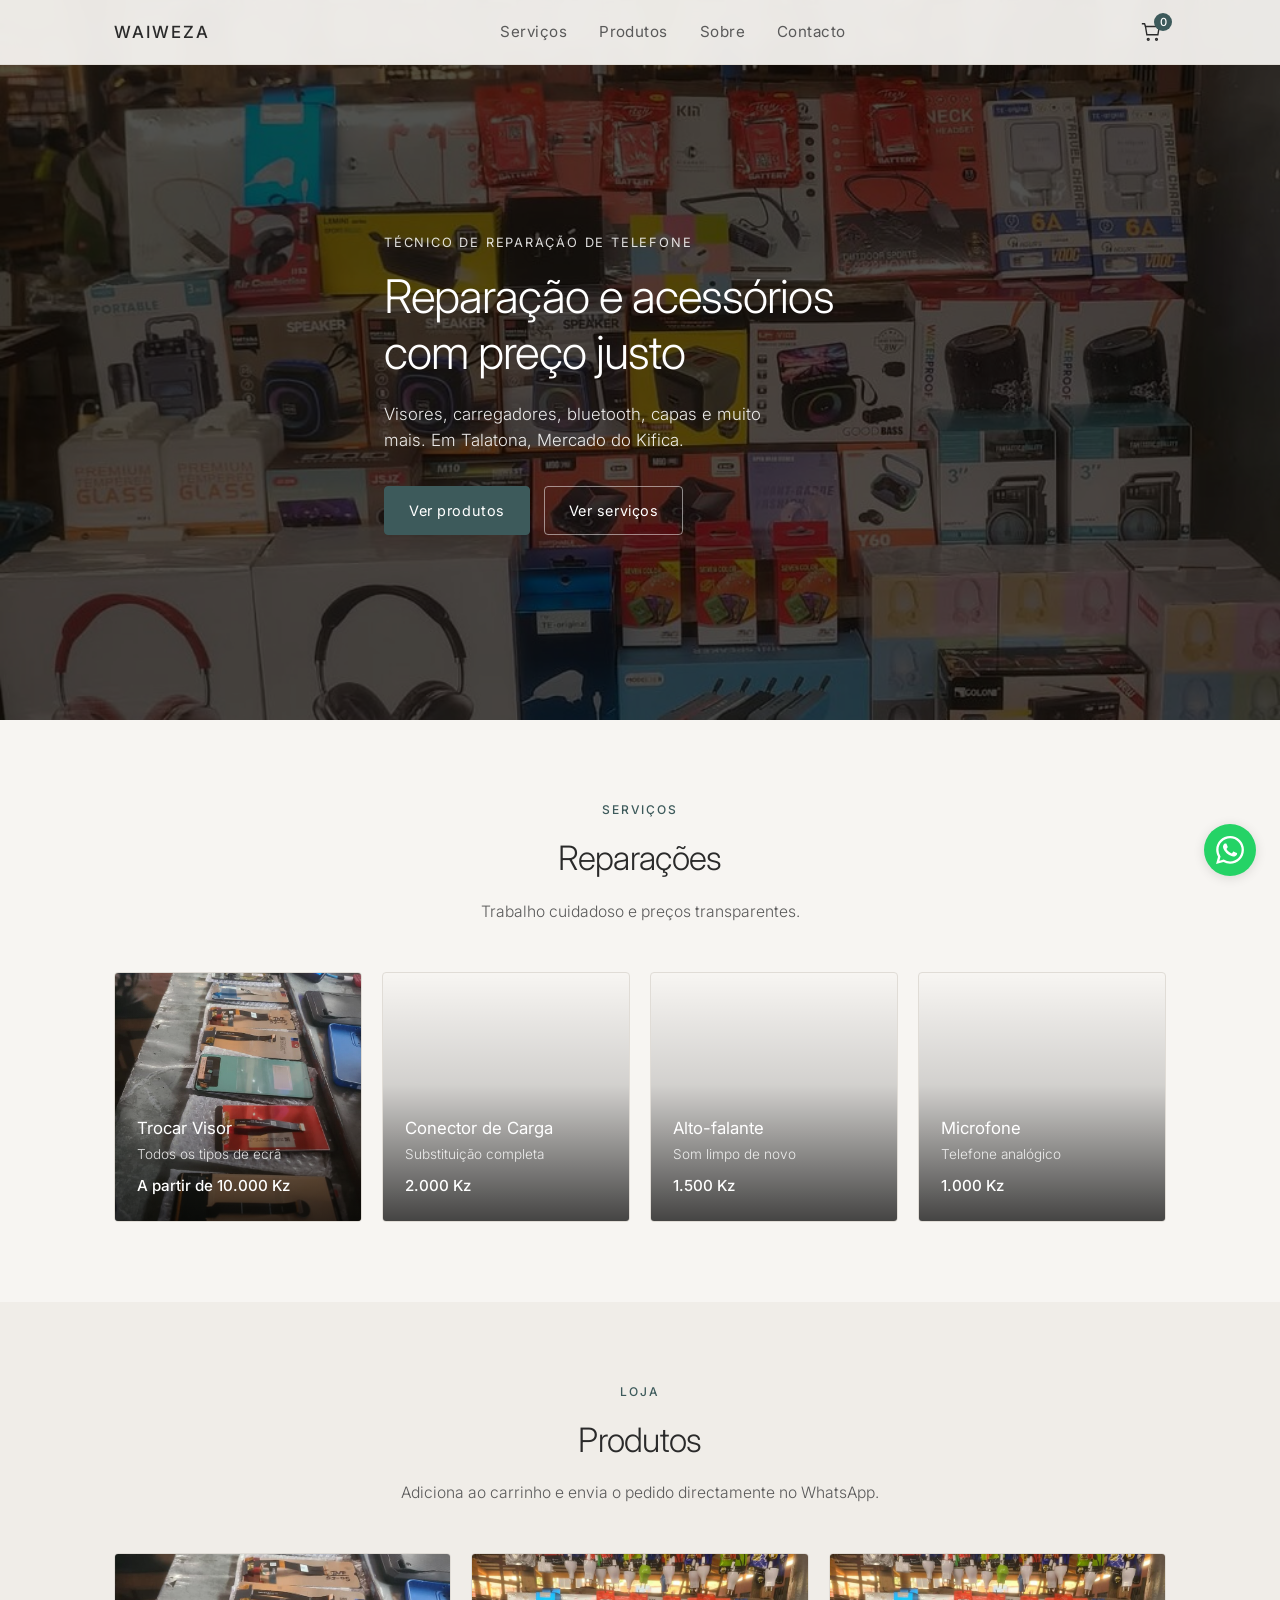
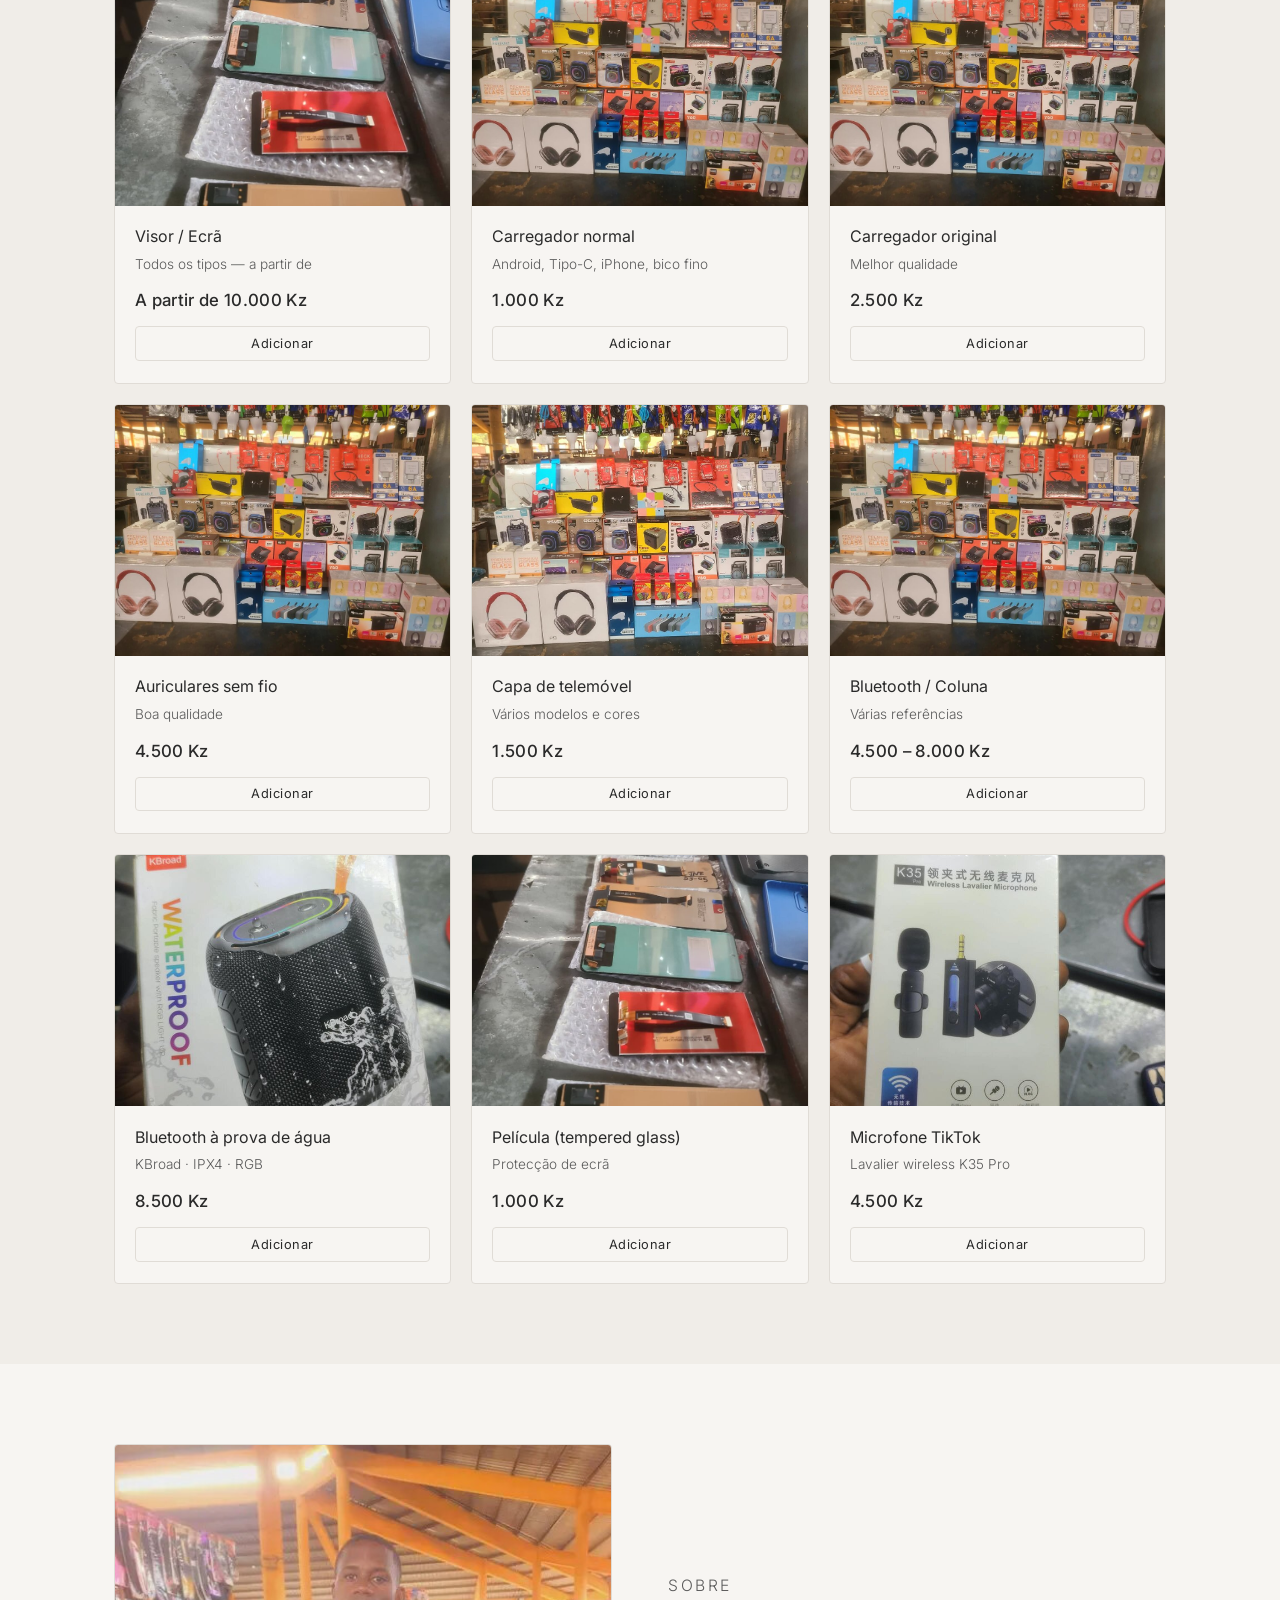
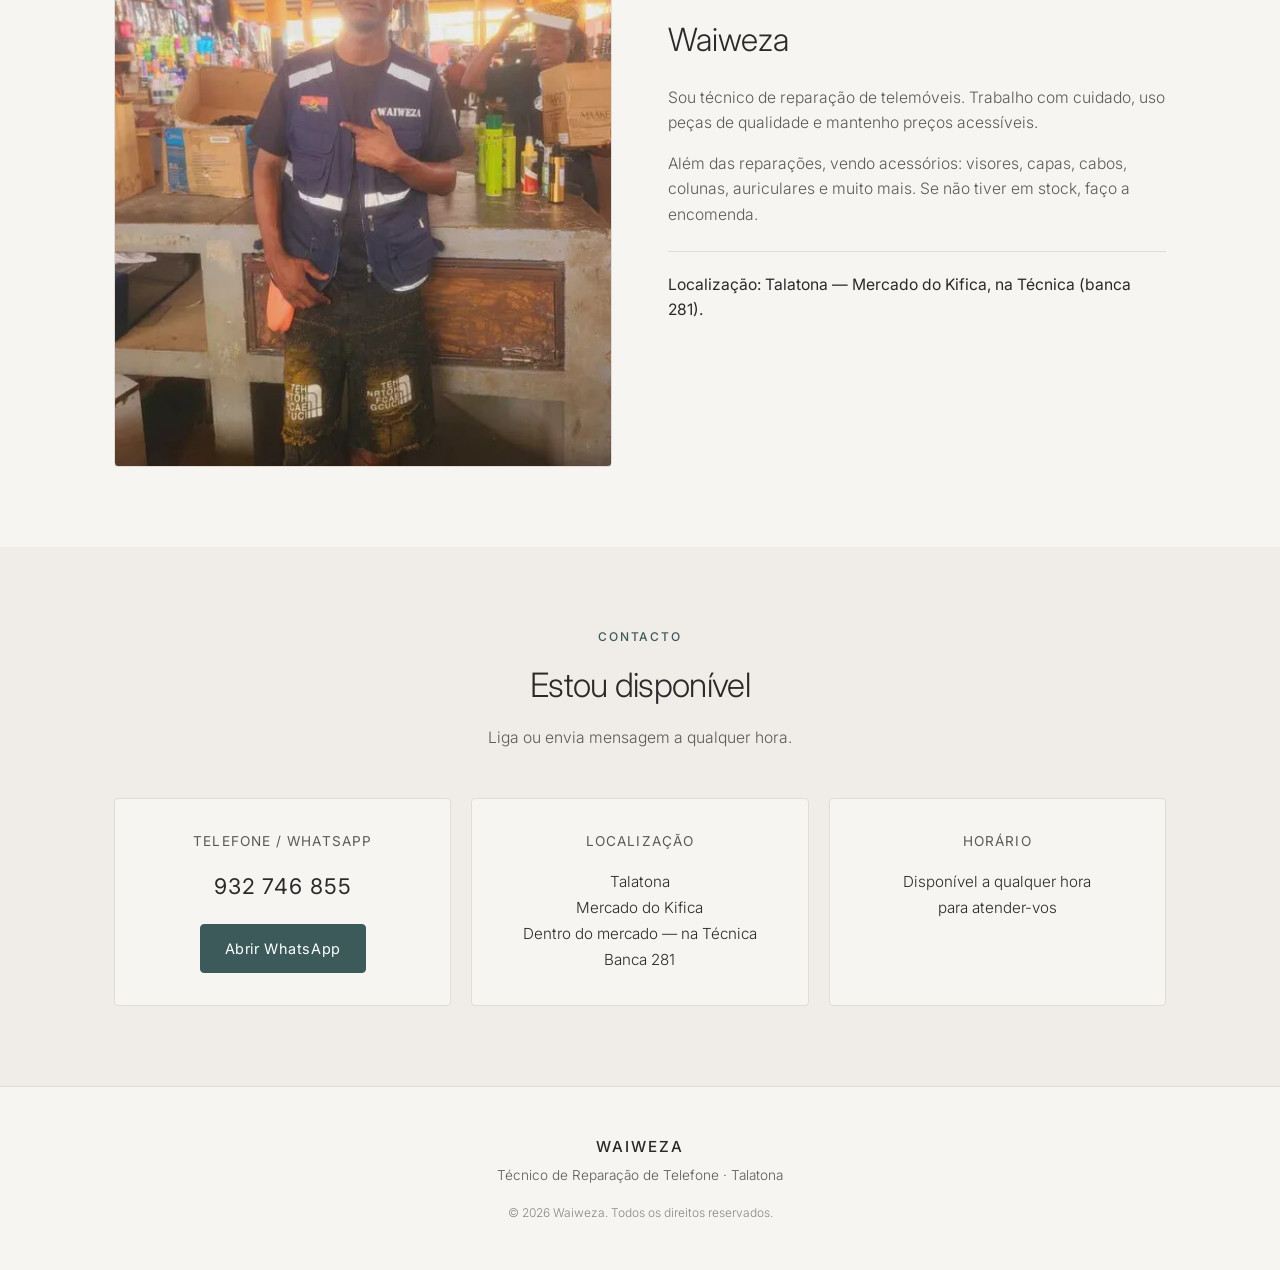
==== waiweza/index.html @ b628cec7 "Add files via upload" ====
<!DOCTYPE html>
<html lang="pt">
<head>
  <meta charset="UTF-8">
  <meta name="viewport" content="width=device-width, initial-scale=1.0">
  <title>Waiweza — Reparação de Telefone & Acessórios | Talatona</title>
  <meta name="description" content="Reparação de telemóveis e venda de acessórios em Talatona. Visores a partir de 10.000 Kz, carregadores, bluetooth, capas e muito mais. Preços acessíveis.">
  <link rel="stylesheet" href="styles.css">
  <link rel="preconnect" href="https://fonts.googleapis.com">
  <link rel="preconnect" href="https://fonts.gstatic.com" crossorigin>
  <link href="https://fonts.googleapis.com/css2?family=Inter:wght@300;400;500;600&display=swap" rel="stylesheet">
</head>
<body>

  <!-- Header -->
  <header class="header">
    <div class="container header-inner">
      <a href="#" class="logo">WAIWEZA</a>
      <div class="header-right">
        <button class="cart-btn" id="cartBtn" aria-label="Carrinho">
          <svg width="22" height="22" viewBox="0 0 24 24" fill="none" stroke="currentColor" stroke-width="1.5">
            <path d="M6 6h15l-1.5 9h-12z"/>
            <circle cx="9" cy="20" r="1"/>
            <circle cx="18" cy="20" r="1"/>
            <path d="M6 6L5 3H2"/>
          </svg>
          <span class="cart-count" id="cartCount">0</span>
        </button>
        <button class="menu-toggle" aria-label="Abrir menu" id="menuToggle">
          <span></span>
          <span></span>
          <span></span>
        </button>
      </div>
      <nav class="nav" id="nav">
        <a href="#servicos">Serviços</a>
        <a href="#produtos">Produtos</a>
        <a href="#sobre">Sobre</a>
        <a href="#contacto">Contacto</a>
      </nav>
    </div>
  </header>

  <!-- Cart Panel -->
  <div class="cart-overlay" id="cartOverlay"></div>
  <aside class="cart-panel" id="cartPanel">
    <div class="cart-header">
      <h3>O teu pedido</h3>
      <button class="cart-close" id="cartClose" aria-label="Fechar">×</button>
    </div>
    <div class="cart-items" id="cartItems">
      <p class="cart-empty">Carrinho vazio</p>
    </div>
    <div class="cart-footer">
      <div class="cart-total">
        <span>Total</span>
        <strong id="cartTotal">0 Kz</strong>
      </div>
      <button class="btn btn-primary btn-full" id="checkoutBtn">Enviar pedido no WhatsApp</button>
    </div>
  </aside>

  <!-- Hero -->
  <section class="hero">
    <div class="hero-bg" style="background-image: url('img/loja.jpg');"></div>
    <div class="container hero-content">
      <p class="hero-label">Técnico de Reparação de Telefone</p>
      <h1>Reparação e acessórios<br>com preço justo</h1>
      <p class="hero-text">Visores, carregadores, bluetooth, capas e muito mais. Em Talatona, Mercado do Kifica.</p>
      <div class="hero-actions">
        <a href="#produtos" class="btn btn-primary">Ver produtos</a>
        <a href="#servicos" class="btn btn-outline">Ver serviços</a>
      </div>
    </div>
  </section>

  <!-- Serviços -->
  <section class="section" id="servicos">
    <div class="container">
      <div class="section-header">
        <p class="section-label">Serviços</p>
        <h2>Reparações</h2>
        <p class="section-desc">Trabalho cuidadoso e preços transparentes.</p>
      </div>

      <div class="services-grid">
        <article class="service-card">
          <div class="service-card-bg" style="background-image: url('img/visores.jpg');"></div>
          <div class="service-card-content">
            <h3>Trocar Visor</h3>
            <p>Todos os tipos de ecrã</p>
            <p class="price">A partir de 10.000 Kz</p>
          </div>
        </article>

        <article class="service-card">
          <div class="service-card-bg" style="background-image: url('https://images.unsplash.com/photo-1580910051074-3eb694886505?w=800&q=80');"></div>
          <div class="service-card-content">
            <h3>Conector de Carga</h3>
            <p>Substituição completa</p>
            <p class="price">2.000 Kz</p>
          </div>
        </article>

        <article class="service-card">
          <div class="service-card-bg" style="background-image: url('https://images.unsplash.com/photo-1606220945770-b5b6c2c55bf1?w=800&q=80');"></div>
          <div class="service-card-content">
            <h3>Alto-falante</h3>
            <p>Som limpo de novo</p>
            <p class="price">1.500 Kz</p>
          </div>
        </article>

        <article class="service-card">
          <div class="service-card-bg" style="background-image: url('https://images.unsplash.com/photo-1556656793-08538906a9f8?w=800&q=80');"></div>
          <div class="service-card-content">
            <h3>Microfone</h3>
            <p>Telefone analógico</p>
            <p class="price">1.000 Kz</p>
          </div>
        </article>
      </div>
    </div>
  </section>

  <!-- Produtos -->
  <section class="section section-alt" id="produtos">
    <div class="container">
      <div class="section-header">
        <p class="section-label">Loja</p>
        <h2>Produtos</h2>
        <p class="section-desc">Adiciona ao carrinho e envia o pedido directamente no WhatsApp.</p>
      </div>

      <div class="products-grid" id="productsGrid"></div>
    </div>
  </section>

  <!-- Sobre -->
  <section class="section" id="sobre">
    <div class="container about-grid">
      <div class="about-image">
        <div class="about-img" style="background-image: url('owner.jpg');"></div>
      </div>
      <div class="about-content">
        <p class="section-label">Sobre</p>
        <h2>Waiweza</h2>
        <p>Sou técnico de reparação de telemóveis. Trabalho com cuidado, uso peças de qualidade e mantenho preços acessíveis.</p>
        <p>Além das reparações, vendo acessórios: visores, capas, cabos, colunas, auriculares e muito mais. Se não tiver em stock, faço a encomenda.</p>
        <p class="about-location">Localização: Talatona — Mercado do Kifica, na Técnica (banca 281).</p>
      </div>
    </div>
  </section>

  <!-- Contacto -->
  <section class="section section-alt" id="contacto">
    <div class="container">
      <div class="section-header">
        <p class="section-label">Contacto</p>
        <h2>Estou disponível</h2>
        <p class="section-desc">Liga ou envia mensagem a qualquer hora.</p>
      </div>

      <div class="contact-grid">
        <div class="contact-card">
          <h3>Telefone / WhatsApp</h3>
          <a href="tel:+244932746855" class="contact-link">932 746 855</a>
          <a href="https://wa.me/244932746855" class="btn btn-primary" target="_blank" rel="noopener">Abrir WhatsApp</a>
        </div>
        <div class="contact-card">
          <h3>Localização</h3>
          <p>Talatona<br>Mercado do Kifica<br>Dentro do mercado — na Técnica<br>Banca 281</p>
        </div>
        <div class="contact-card">
          <h3>Horário</h3>
          <p>Disponível a qualquer hora<br>para atender-vos</p>
        </div>
      </div>
    </div>
  </section>

  <!-- Footer -->
  <footer class="footer">
    <div class="container footer-inner">
      <p class="footer-logo">WAIWEZA</p>
      <p class="footer-text">Técnico de Reparação de Telefone · Talatona</p>
      <p class="footer-copy">© 2026 Waiweza. Todos os direitos reservados.</p>
    </div>
  </footer>

  <!-- Floating WhatsApp -->
  <a href="https://wa.me/244932746855" class="whatsapp-float" target="_blank" rel="noopener" aria-label="WhatsApp">
    <svg viewBox="0 0 24 24" width="28" height="28" fill="currentColor">
      <path d="M17.472 14.382c-.297-.149-1.758-.867-2.03-.967-.273-.099-.471-.148-.67.15-.197.297-.767.966-.94 1.164-.173.199-.347.223-.644.075-.297-.15-1.255-.463-2.39-1.475-.883-.788-1.48-1.761-1.653-2.059-.173-.297-.018-.458.13-.606.134-.133.298-.347.446-.52.149-.174.198-.298.298-.497.099-.198.05-.371-.025-.52-.075-.149-.669-1.612-.916-2.207-.242-.579-.487-.5-.669-.51-.173-.008-.371-.01-.57-.01-.198 0-.52.074-.792.372-.272.297-1.04 1.016-1.04 2.479 0 1.462 1.065 2.875 1.213 3.074.149.198 2.096 3.2 5.077 4.487.709.306 1.262.489 1.694.625.712.227 1.36.195 1.871.118.571-.085 1.758-.719 2.006-1.413.248-.694.248-1.289.173-1.413-.074-.124-.272-.198-.57-.347m-5.421 7.403h-.004a9.87 9.87 0 01-5.031-1.378l-.361-.214-3.741.982.998-3.648-.235-.374a9.86 9.86 0 01-1.51-5.26c.001-5.45 4.436-9.884 9.888-9.884 2.64 0 5.122 1.03 6.988 2.898a9.825 9.825 0 012.893 6.994c-.003 5.45-4.435 9.884-9.885 9.884m8.413-18.297A11.815 11.815 0 0012.05 0C5.495 0 .16 5.335.157 11.892c0 2.096.547 4.142 1.588 5.945L.057 24l6.305-1.654a11.882 11.882 0 005.683 1.448h.005c6.554 0 11.89-5.335 11.893-11.893a11.821 11.821 0 00-3.48-8.413z"/>
    </svg>
  </a>

  <script src="script.js"></script>
</body>
</html>
---- waiweza/styles.css ----
/* ===== Reset & Base ===== */
*, *::before, *::after {
  box-sizing: border-box;
  margin: 0;
  padding: 0;
}

:root {
  --bg: #F7F5F2;
  --bg-alt: #F0EDE8;
  --text: #2A2A2A;
  --text-soft: #5A5A5A;
  --border: #E0DCD6;
  --accent: #3D5A5B;
  --accent-hover: #2F4849;
  --white: #FFFFFF;
  --radius: 4px;
  --font: 'Inter', system-ui, -apple-system, sans-serif;
}

html {
  scroll-behavior: smooth;
}

body {
  font-family: var(--font);
  font-weight: 400;
  font-size: 16px;
  line-height: 1.6;
  color: var(--text);
  background: var(--bg);
  -webkit-font-smoothing: antialiased;
}

a {
  color: inherit;
  text-decoration: none;
}

button {
  font-family: inherit;
  cursor: pointer;
}

.container {
  width: 100%;
  max-width: 1100px;
  margin: 0 auto;
  padding: 0 1.5rem;
}

/* ===== Header ===== */
.header {
  position: fixed;
  top: 0;
  left: 0;
  right: 0;
  z-index: 100;
  background: rgba(247, 245, 242, 0.94);
  backdrop-filter: blur(8px);
  border-bottom: 1px solid var(--border);
}

.header-inner {
  display: flex;
  align-items: center;
  justify-content: space-between;
  height: 64px;
  position: relative;
}

.logo {
  font-weight: 500;
  font-size: 1.05rem;
  letter-spacing: 0.12em;
}

.header-right {
  display: flex;
  align-items: center;
  gap: 1rem;
}

.cart-btn {
  position: relative;
  background: none;
  border: none;
  color: var(--text);
  padding: 4px;
  display: flex;
  align-items: center;
}

.cart-count {
  position: absolute;
  top: -4px;
  right: -6px;
  min-width: 18px;
  height: 18px;
  background: var(--accent);
  color: white;
  font-size: 0.7rem;
  font-weight: 500;
  border-radius: 50%;
  display: flex;
  align-items: center;
  justify-content: center;
  padding: 0 4px;
}

.menu-toggle {
  display: flex;
  flex-direction: column;
  justify-content: center;
  gap: 5px;
  width: 28px;
  height: 28px;
  background: none;
  border: none;
  padding: 0;
}

.menu-toggle span {
  display: block;
  width: 100%;
  height: 1.5px;
  background: var(--text);
  transition: transform 0.3s ease, opacity 0.3s ease;
}

.menu-toggle.active span:nth-child(1) {
  transform: translateY(6.5px) rotate(45deg);
}

.menu-toggle.active span:nth-child(2) {
  opacity: 0;
}

.menu-toggle.active span:nth-child(3) {
  transform: translateY(-6.5px) rotate(-45deg);
}

.nav {
  display: none;
  position: absolute;
  top: 64px;
  left: 0;
  right: 0;
  background: var(--bg);
  border-bottom: 1px solid var(--border);
  padding: 1.5rem;
  flex-direction: column;
  gap: 1.25rem;
}

.nav.open {
  display: flex;
}

.nav a {
  font-weight: 400;
  font-size: 0.95rem;
  letter-spacing: 0.03em;
  color: var(--text-soft);
  transition: color 0.2s;
}

.nav a:hover {
  color: var(--text);
}

@media (min-width: 768px) {
  .menu-toggle {
    display: none;
  }

  .nav {
    display: flex;
    position: static;
    flex-direction: row;
    background: none;
    border: none;
    padding: 0;
    gap: 2rem;
  }

  .header-right {
    order: 1;
  }
}

/* ===== Cart Panel ===== */
.cart-overlay {
  position: fixed;
  inset: 0;
  background: rgba(0,0,0,0.25);
  z-index: 200;
  opacity: 0;
  visibility: hidden;
  transition: opacity 0.25s, visibility 0.25s;
}

.cart-overlay.open {
  opacity: 1;
  visibility: visible;
}

.cart-panel {
  position: fixed;
  top: 0;
  right: 0;
  width: 100%;
  max-width: 380px;
  height: 100%;
  background: var(--bg);
  z-index: 210;
  display: flex;
  flex-direction: column;
  transform: translateX(100%);
  transition: transform 0.3s ease;
  border-left: 1px solid var(--border);
}

.cart-panel.open {
  transform: translateX(0);
}

.cart-header {
  display: flex;
  align-items: center;
  justify-content: space-between;
  padding: 1.25rem 1.5rem;
  border-bottom: 1px solid var(--border);
}

.cart-header h3 {
  font-weight: 400;
  font-size: 1rem;
  letter-spacing: 0.04em;
}

.cart-close {
  background: none;
  border: none;
  font-size: 1.5rem;
  line-height: 1;
  color: var(--text-soft);
  padding: 0 4px;
}

.cart-items {
  flex: 1;
  overflow-y: auto;
  padding: 1rem 1.5rem;
}

.cart-empty {
  font-weight: 300;
  color: var(--text-soft);
  text-align: center;
  padding: 2rem 0;
}

.cart-item {
  display: flex;
  justify-content: space-between;
  align-items: flex-start;
  gap: 1rem;
  padding: 1rem 0;
  border-bottom: 1px solid var(--border);
}

.cart-item-info h4 {
  font-weight: 400;
  font-size: 0.9rem;
  margin-bottom: 0.2rem;
}

.cart-item-info p {
  font-weight: 300;
  font-size: 0.8rem;
  color: var(--text-soft);
}

.cart-item-actions {
  display: flex;
  align-items: center;
  gap: 0.5rem;
}

.qty-btn {
  width: 28px;
  height: 28px;
  border: 1px solid var(--border);
  background: transparent;
  border-radius: var(--radius);
  font-size: 1rem;
  line-height: 1;
  color: var(--text);
}

.qty-num {
  font-size: 0.9rem;
  min-width: 20px;
  text-align: center;
}

.cart-footer {
  padding: 1.25rem 1.5rem;
  border-top: 1px solid var(--border);
}

.cart-total {
  display: flex;
  justify-content: space-between;
  margin-bottom: 1rem;
  font-size: 0.95rem;
}

.cart-total strong {
  font-weight: 500;
}

.btn-full {
  width: 100%;
}

/* ===== Hero ===== */
.hero {
  position: relative;
  min-height: 80vh;
  display: flex;
  align-items: center;
  padding: 7rem 0 4rem;
  overflow: hidden;
}

.hero-bg {
  position: absolute;
  inset: 0;
  background-size: cover;
  background-position: center;
  filter: brightness(0.32);
}

.hero-content {
  position: relative;
  z-index: 1;
  color: var(--white);
  max-width: 560px;
}

.hero-label {
  font-size: 0.8rem;
  font-weight: 400;
  letter-spacing: 0.14em;
  text-transform: uppercase;
  opacity: 0.85;
  margin-bottom: 1rem;
}

.hero h1 {
  font-weight: 300;
  font-size: clamp(2rem, 5vw, 2.9rem);
  line-height: 1.2;
  letter-spacing: -0.02em;
  margin-bottom: 1.25rem;
}

.hero-text {
  font-weight: 300;
  font-size: 1.05rem;
  opacity: 0.9;
  margin-bottom: 2rem;
  max-width: 420px;
}

.hero-actions {
  display: flex;
  flex-wrap: wrap;
  gap: 0.85rem;
}

/* ===== Buttons ===== */
.btn {
  display: inline-flex;
  align-items: center;
  justify-content: center;
  padding: 0.75rem 1.5rem;
  font-family: var(--font);
  font-size: 0.9rem;
  font-weight: 400;
  letter-spacing: 0.04em;
  border-radius: var(--radius);
  border: 1px solid transparent;
  cursor: pointer;
  transition: background 0.2s, color 0.2s, border-color 0.2s;
}

.btn-primary {
  background: var(--accent);
  color: var(--white);
  border-color: var(--accent);
}

.btn-primary:hover {
  background: var(--accent-hover);
  border-color: var(--accent-hover);
}

.btn-outline {
  background: transparent;
  color: var(--white);
  border-color: rgba(255, 255, 255, 0.5);
}

.btn-outline:hover {
  border-color: var(--white);
  background: rgba(255, 255, 255, 0.08);
}

.btn-add {
  background: transparent;
  color: var(--text);
  border: 1px solid var(--border);
  padding: 0.55rem 1rem;
  font-size: 0.8rem;
  width: 100%;
  margin-top: 0.75rem;
}

.btn-add:hover {
  border-color: var(--accent);
  color: var(--accent);
}

/* ===== Sections ===== */
.section {
  padding: 5rem 0;
}

.section-alt {
  background: var(--bg-alt);
}

.section-header {
  text-align: center;
  max-width: 520px;
  margin: 0 auto 3rem;
}

.section-label {
  font-size: 0.75rem;
  font-weight: 500;
  letter-spacing: 0.16em;
  text-transform: uppercase;
  color: var(--accent);
  margin-bottom: 0.75rem;
}

.section-header h2 {
  font-weight: 300;
  font-size: clamp(1.6rem, 3.5vw, 2.1rem);
  letter-spacing: -0.02em;
  margin-bottom: 0.85rem;
}

.section-desc {
  font-weight: 300;
  color: var(--text-soft);
  font-size: 0.98rem;
}

/* ===== Services ===== */
.services-grid {
  display: grid;
  grid-template-columns: 1fr;
  gap: 1.25rem;
}

@media (min-width: 600px) {
  .services-grid {
    grid-template-columns: 1fr 1fr;
  }
}

@media (min-width: 900px) {
  .services-grid {
    grid-template-columns: repeat(4, 1fr);
  }
}

.service-card {
  position: relative;
  min-height: 250px;
  border: 1px solid var(--border);
  border-radius: var(--radius);
  overflow: hidden;
}

.service-card-bg {
  position: absolute;
  inset: 0;
  background-size: cover;
  background-position: center;
  transition: transform 0.5s ease;
}

.service-card:hover .service-card-bg {
  transform: scale(1.04);
}

.service-card-content {
  position: absolute;
  inset: 0;
  display: flex;
  flex-direction: column;
  justify-content: flex-end;
  padding: 1.4rem;
  background: linear-gradient(to top, rgba(0,0,0,0.72) 0%, rgba(0,0,0,0.15) 55%, transparent 100%);
  color: var(--white);
}

.service-card-content h3 {
  font-weight: 400;
  font-size: 1.05rem;
  margin-bottom: 0.15rem;
}

.service-card-content p {
  font-weight: 300;
  font-size: 0.85rem;
  opacity: 0.85;
}

.service-card-content .price {
  margin-top: 0.5rem;
  font-weight: 500;
  font-size: 0.95rem;
  opacity: 1;
}

/* ===== Products ===== */
.products-grid {
  display: grid;
  grid-template-columns: 1fr;
  gap: 1.25rem;
}

@media (min-width: 560px) {
  .products-grid {
    grid-template-columns: 1fr 1fr;
  }
}

@media (min-width: 900px) {
  .products-grid {
    grid-template-columns: repeat(3, 1fr);
  }
}

.product-card {
  background: var(--bg);
  border: 1px solid var(--border);
  border-radius: var(--radius);
  overflow: hidden;
  display: flex;
  flex-direction: column;
}

.product-img {
  width: 100%;
  aspect-ratio: 4/3;
  background-size: cover;
  background-position: center;
  background-color: #e8e4de;
}

.product-body {
  padding: 1.15rem 1.25rem 1.35rem;
  display: flex;
  flex-direction: column;
  flex: 1;
}

.product-body h3 {
  font-weight: 400;
  font-size: 1rem;
  margin-bottom: 0.25rem;
}

.product-body .product-desc {
  font-weight: 300;
  font-size: 0.85rem;
  color: var(--text-soft);
  margin-bottom: 0.75rem;
  flex: 1;
}

.product-price {
  font-weight: 500;
  font-size: 1.05rem;
  letter-spacing: 0.02em;
}

/* ===== About ===== */
.about-grid {
  display: grid;
  gap: 2.5rem;
  align-items: center;
}

@media (min-width: 768px) {
  .about-grid {
    grid-template-columns: 1fr 1fr;
    gap: 3.5rem;
  }
}

.about-img {
  width: 100%;
  aspect-ratio: 4/5;
  background-size: cover;
  background-position: center;
  border: 1px solid var(--border);
  border-radius: var(--radius);
}

.about-content .section-label {
  text-align: left;
}

.about-content h2 {
  font-weight: 300;
  font-size: clamp(1.6rem, 3vw, 2rem);
  margin-bottom: 1.25rem;
}

.about-content p {
  font-weight: 300;
  color: var(--text-soft);
  margin-bottom: 1rem;
  font-size: 0.98rem;
}

.about-location {
  margin-top: 1.5rem;
  padding-top: 1.25rem;
  border-top: 1px solid var(--border);
  color: var(--text) !important;
  font-weight: 400 !important;
}

/* ===== Contact ===== */
.contact-grid {
  display: grid;
  gap: 1.25rem;
}

@media (min-width: 700px) {
  .contact-grid {
    grid-template-columns: repeat(3, 1fr);
  }
}

.contact-card {
  border: 1px solid var(--border);
  border-radius: var(--radius);
  padding: 2rem 1.5rem;
  text-align: center;
  background: var(--bg);
}

.contact-card h3 {
  font-weight: 400;
  font-size: 0.85rem;
  letter-spacing: 0.08em;
  text-transform: uppercase;
  color: var(--text-soft);
  margin-bottom: 1rem;
}

.contact-card p {
  font-weight: 300;
  font-size: 0.95rem;
  line-height: 1.7;
}

.contact-link {
  display: block;
  font-size: 1.35rem;
  font-weight: 400;
  letter-spacing: 0.04em;
  margin-bottom: 1.25rem;
}

/* ===== Footer ===== */
.footer {
  padding: 3rem 0;
  border-top: 1px solid var(--border);
  text-align: center;
}

.footer-logo {
  font-weight: 500;
  letter-spacing: 0.14em;
  font-size: 0.95rem;
  margin-bottom: 0.4rem;
}

.footer-text {
  font-weight: 300;
  font-size: 0.85rem;
  color: var(--text-soft);
  margin-bottom: 1rem;
}

.footer-copy {
  font-weight: 300;
  font-size: 0.75rem;
  color: var(--text-soft);
  opacity: 0.7;
}

/* ===== WhatsApp Float ===== */
.whatsapp-float {
  position: fixed;
  bottom: 1.5rem;
  right: 1.5rem;
  width: 52px;
  height: 52px;
  background: #25D366;
  color: white;
  border-radius: 50%;
  display: flex;
  align-items: center;
  justify-content: center;
  z-index: 99;
  box-shadow: 0 2px 12px rgba(0, 0, 0, 0.12);
  transition: transform 0.2s, background 0.2s;
}

.whatsapp-float:hover {
  transform: scale(1.06);
  background: #1ebe57;
}

@media (max-width: 480px) {
  .hero {
    min-height: 70vh;
    padding: 6rem 0 3.5rem;
  }

  .section {
    padding: 4rem 0;
  }
}
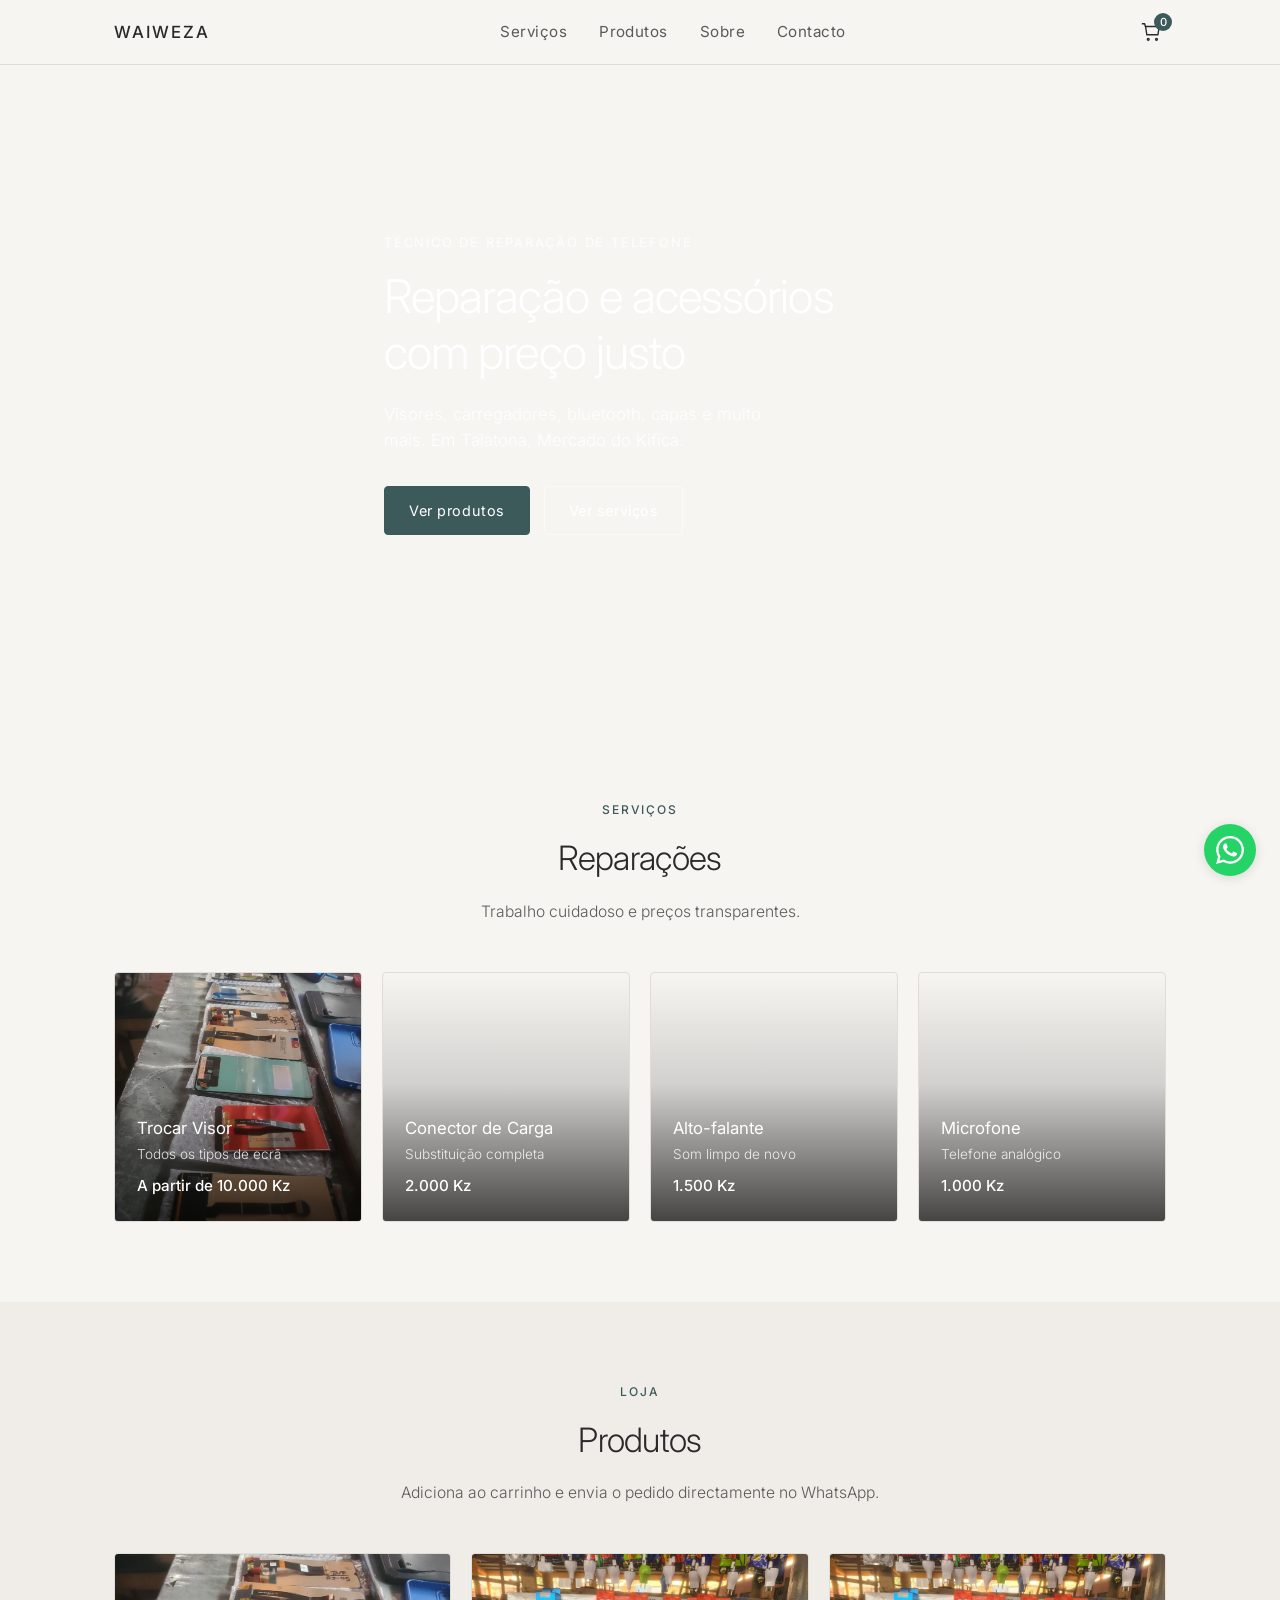
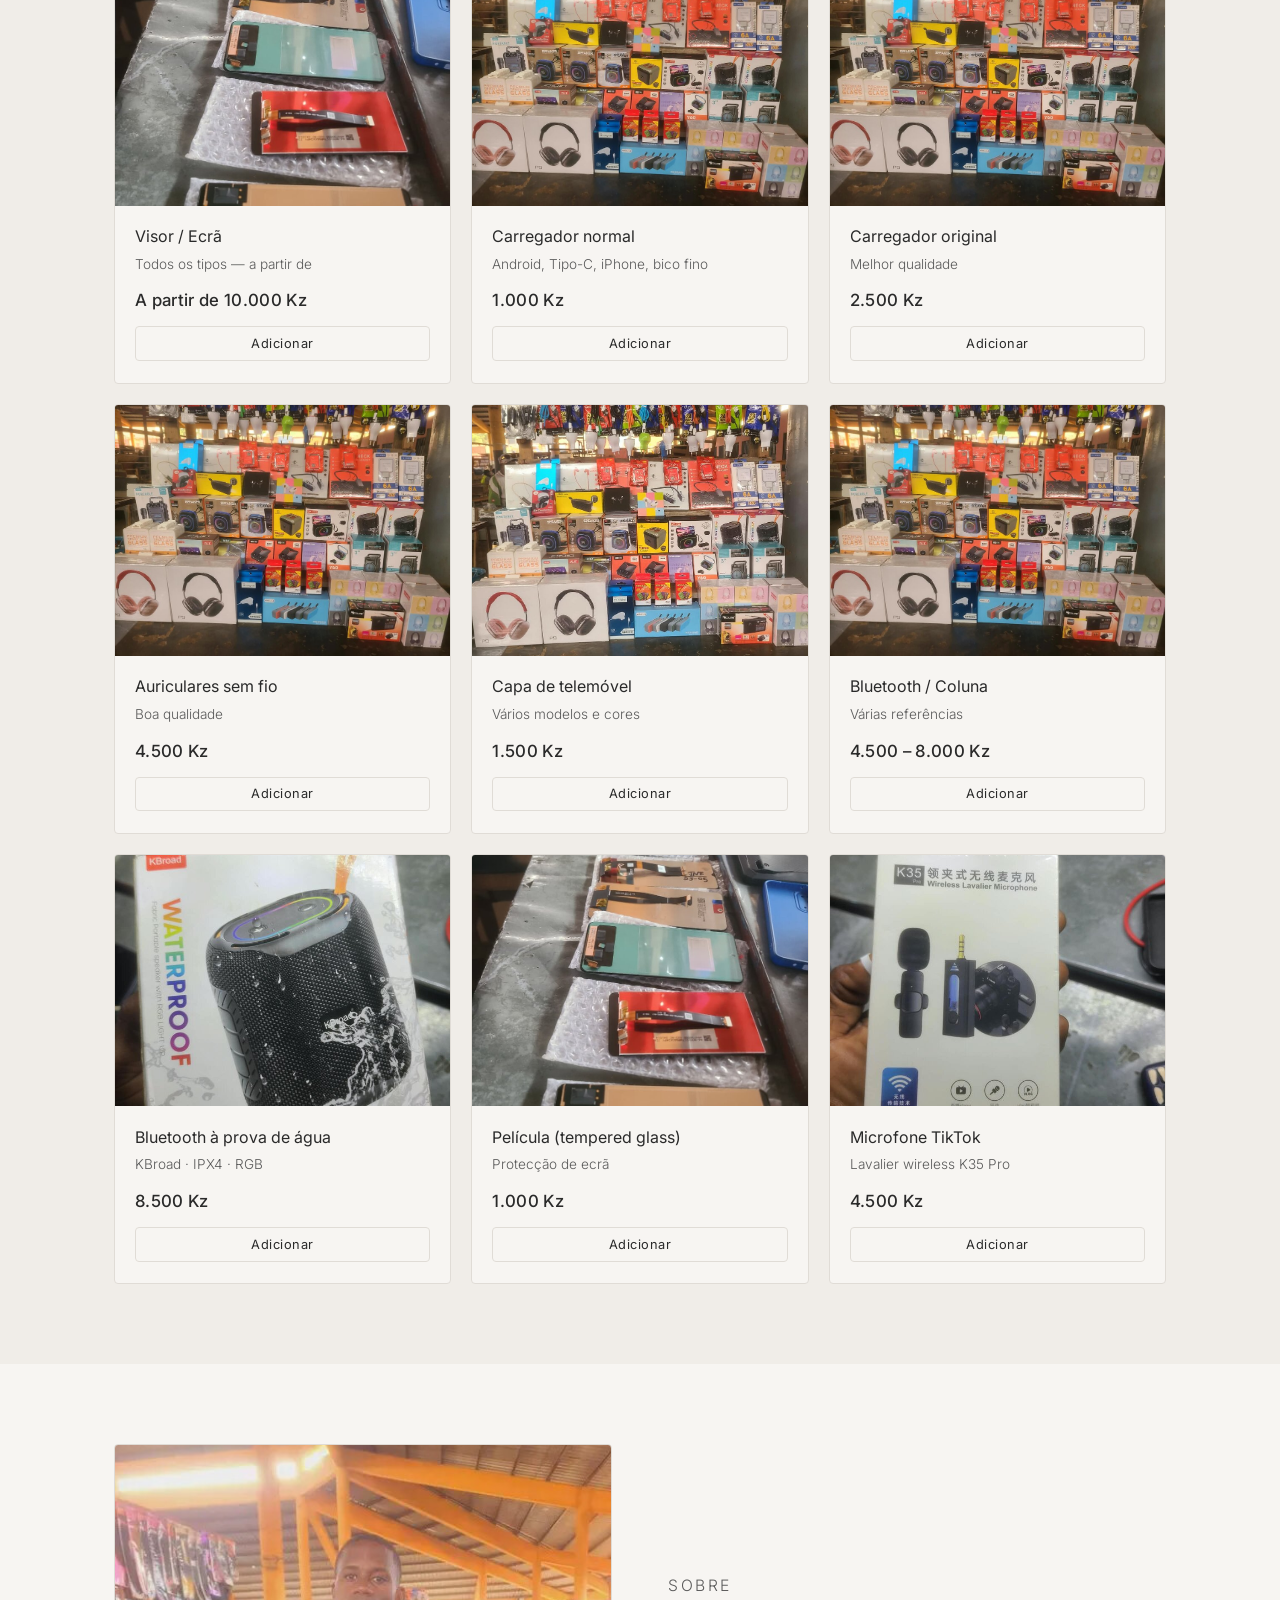
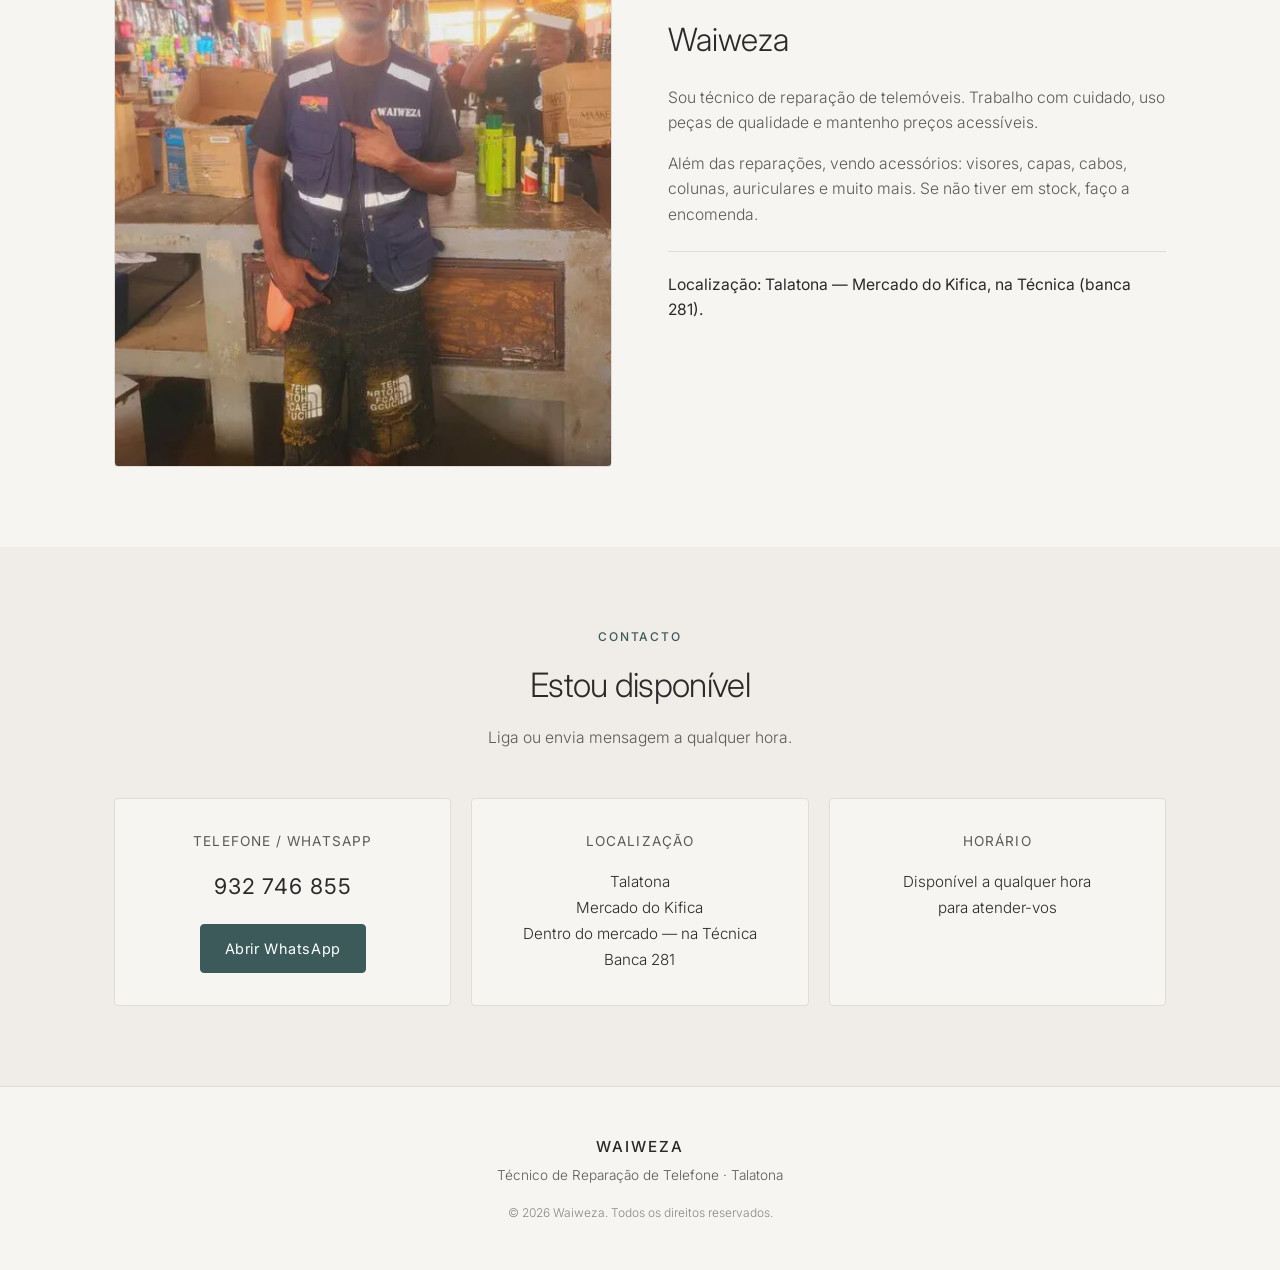
==== commit 5b834442: "Add files via upload" ====
--- a/waiweza/index.html
+++ b/waiweza/index.html
@@ -62,7 +62,7 @@
 
   <!-- Hero -->
   <section class="hero">
-    <div class="hero-bg" style="background-image: url('img/loja.jpg');"></div>
+    <div class="hero-bg" style="background-image: url('img/hero.jpg');"></div>
     <div class="container hero-content">
       <p class="hero-label">Técnico de Reparação de Telefone</p>
       <h1>Reparação e acessórios<br>com preço justo</h1>
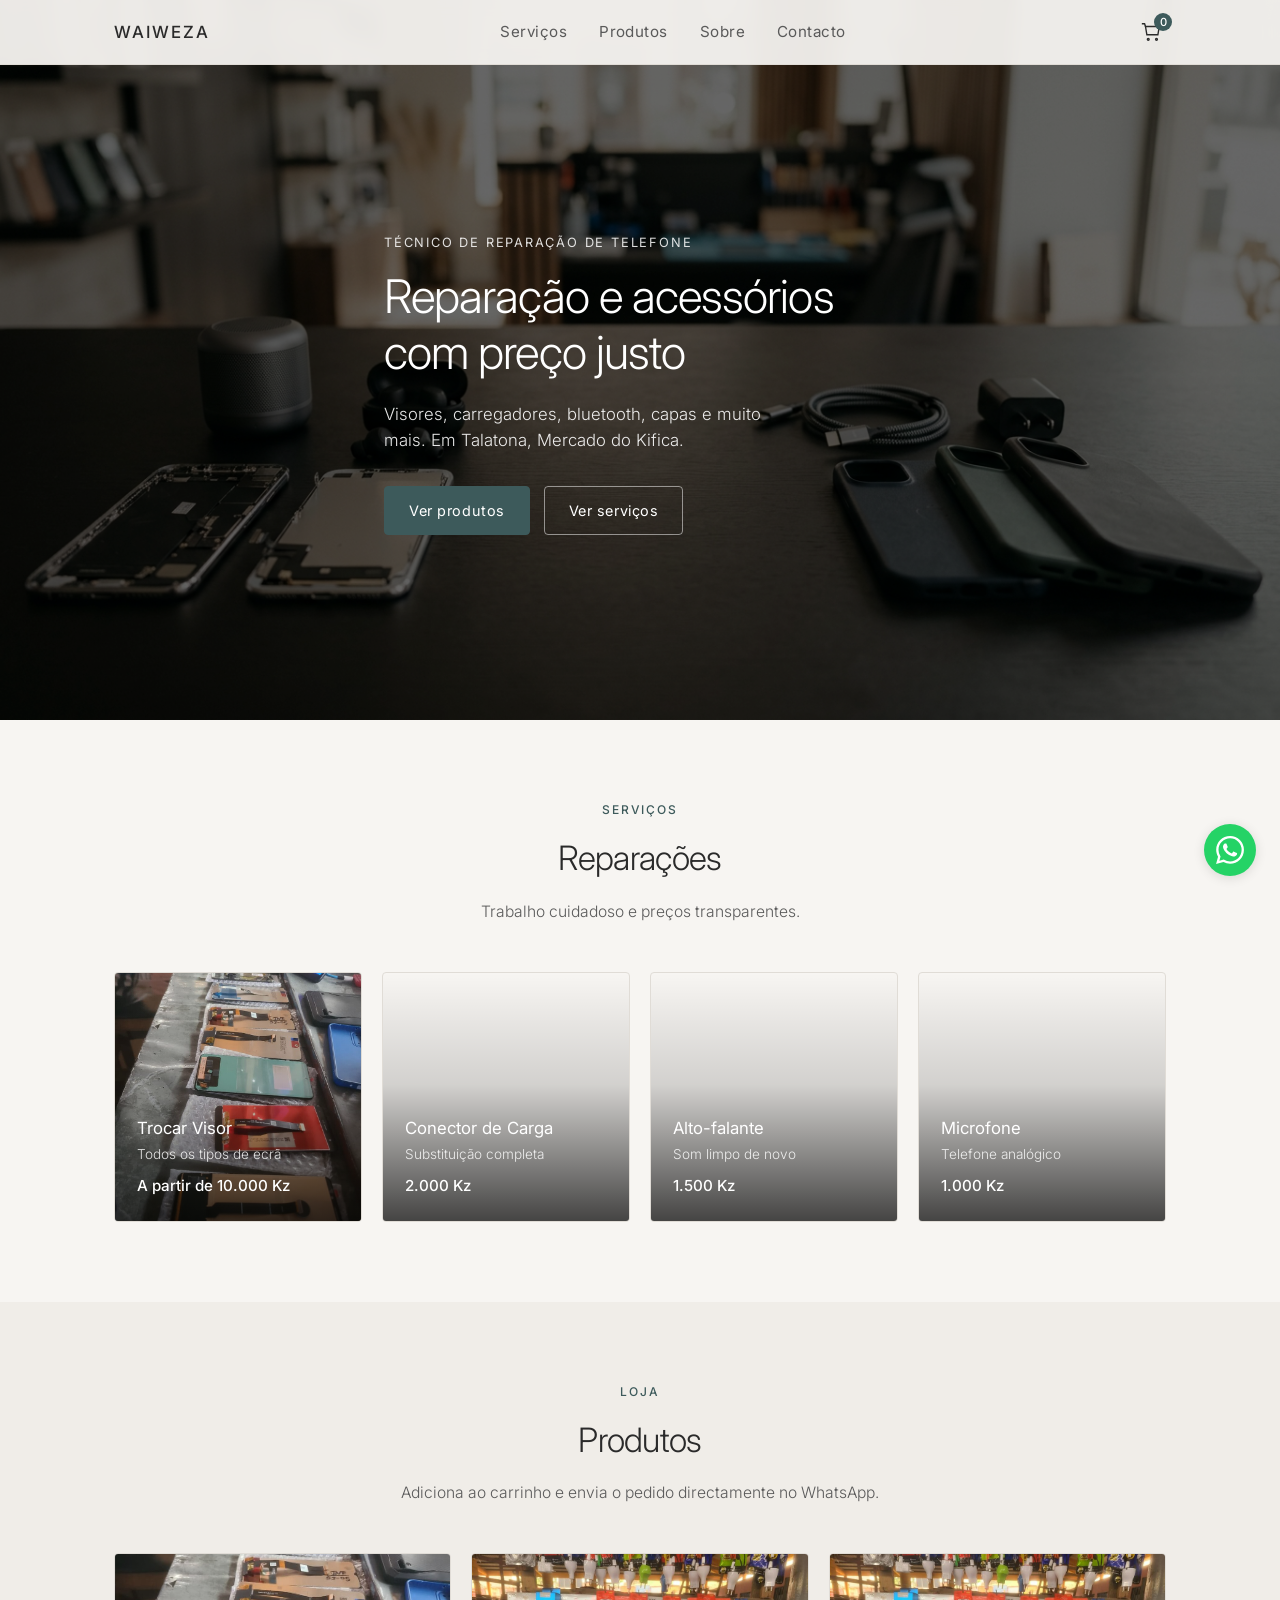
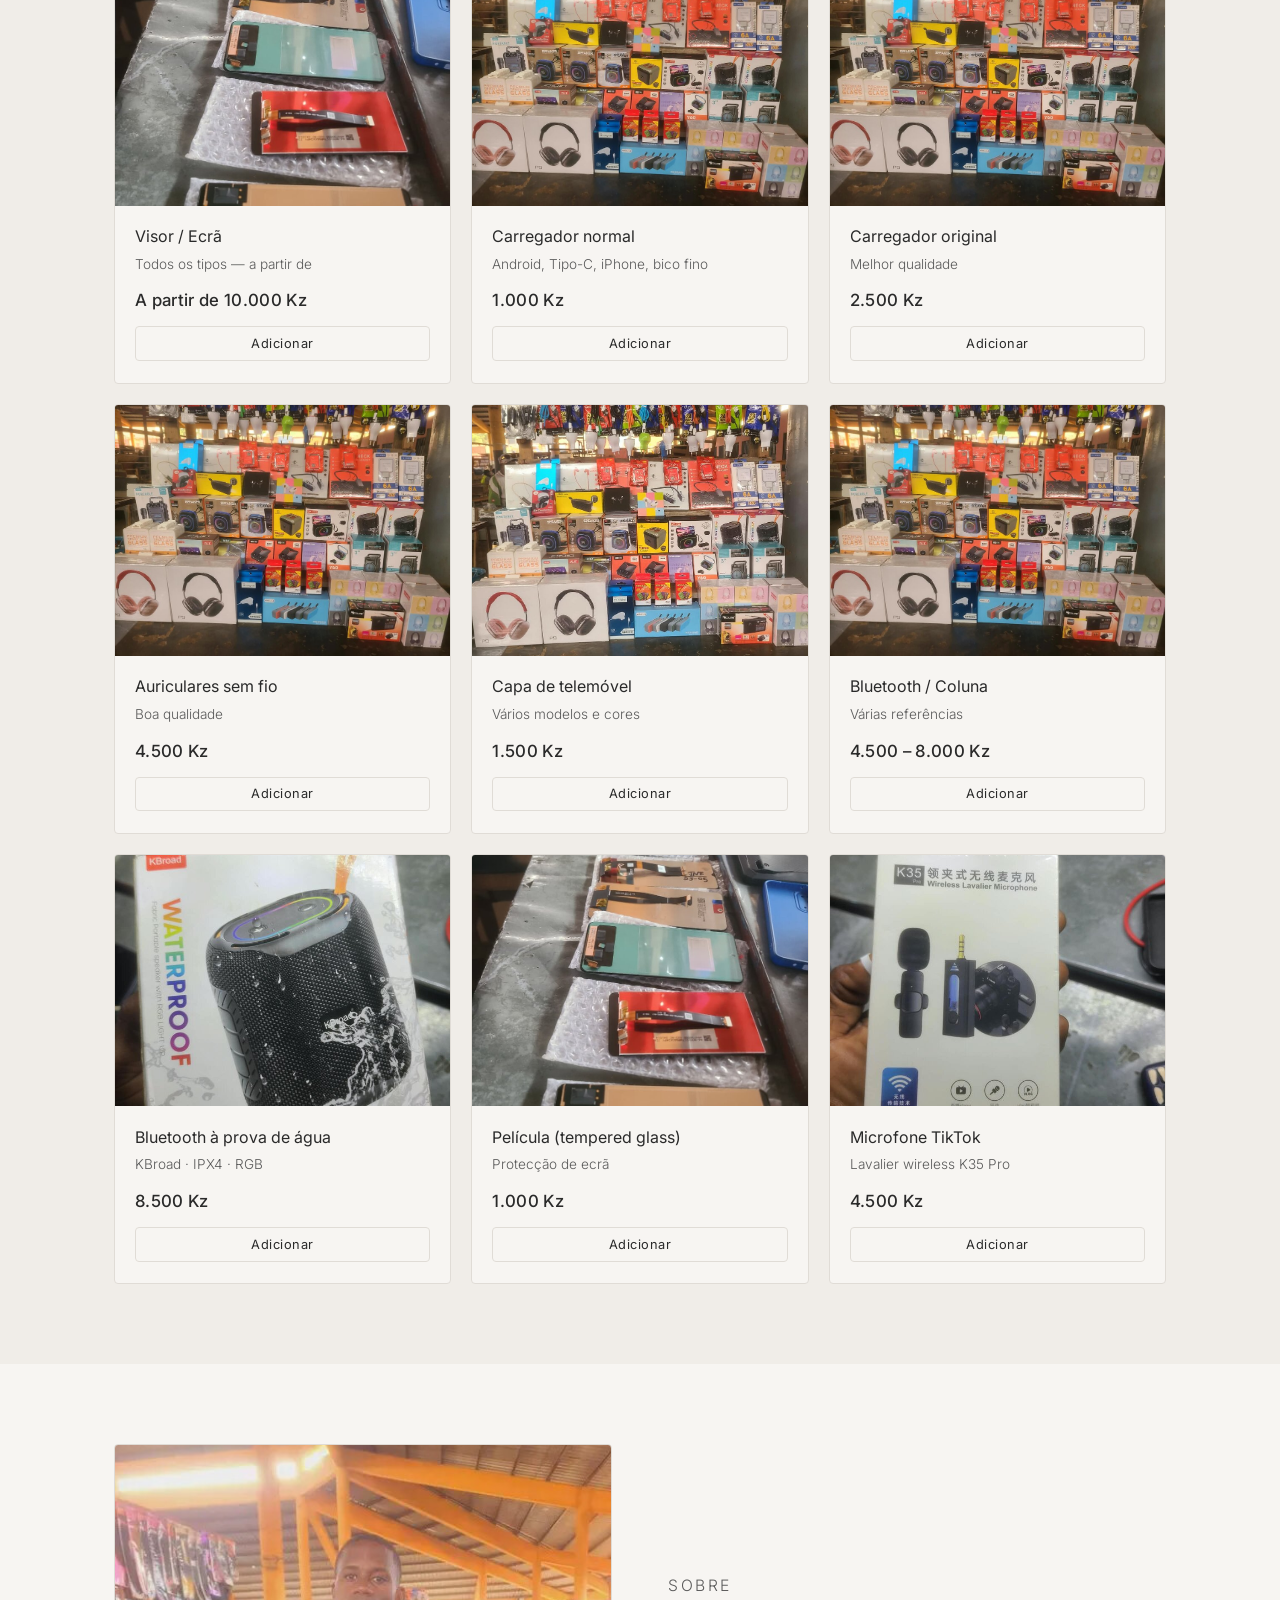
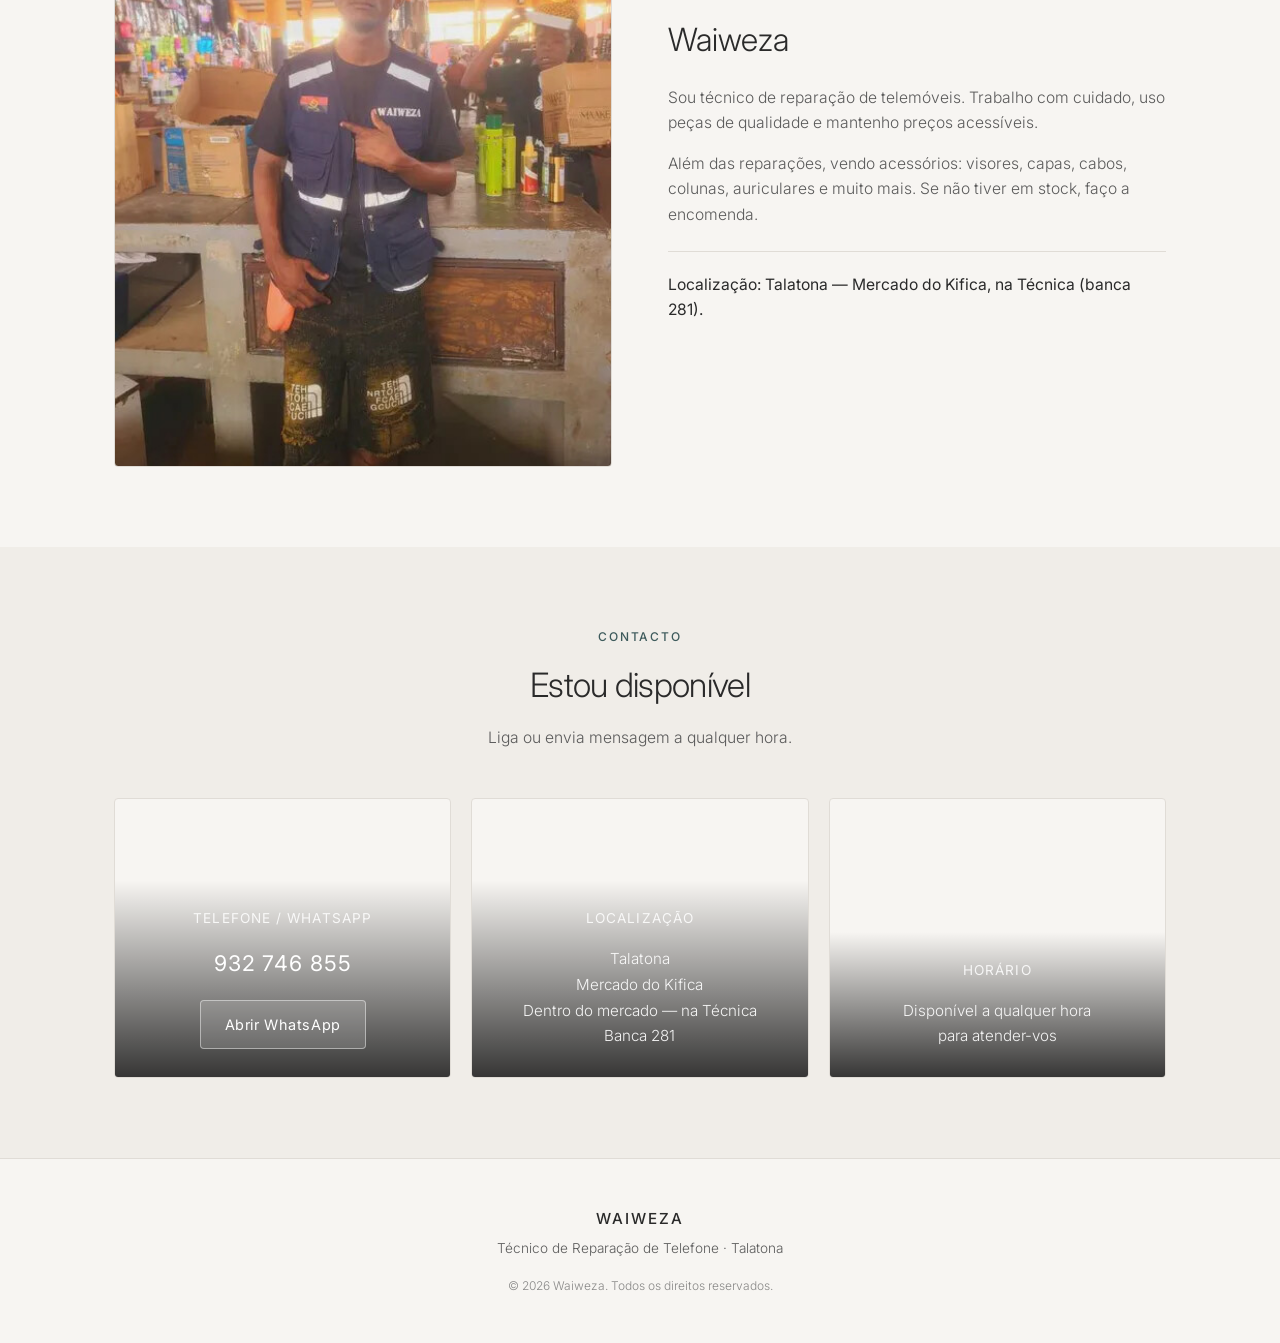
==== commit 903f93c9: "Add files via upload" ====
--- a/waiweza/index.html
+++ b/waiweza/index.html
@@ -162,18 +162,27 @@
       </div>
 
       <div class="contact-grid">
-        <div class="contact-card">
-          <h3>Telefone / WhatsApp</h3>
-          <a href="tel:+244932746855" class="contact-link">932 746 855</a>
-          <a href="https://wa.me/244932746855" class="btn btn-primary" target="_blank" rel="noopener">Abrir WhatsApp</a>
+        <div class="contact-card contact-card-img">
+          <div class="contact-card-bg" style="background-image: url('img/contacto-telefone.jpg');"></div>
+          <div class="contact-card-content">
+            <h3>Telefone / WhatsApp</h3>
+            <a href="tel:+244932746855" class="contact-link">932 746 855</a>
+            <a href="https://wa.me/244932746855" class="btn btn-primary" target="_blank" rel="noopener">Abrir WhatsApp</a>
+          </div>
         </div>
-        <div class="contact-card">
-          <h3>Localização</h3>
-          <p>Talatona<br>Mercado do Kifica<br>Dentro do mercado — na Técnica<br>Banca 281</p>
+        <div class="contact-card contact-card-img">
+          <div class="contact-card-bg" style="background-image: url('img/contacto-localizacao.jpg');"></div>
+          <div class="contact-card-content">
+            <h3>Localização</h3>
+            <p>Talatona<br>Mercado do Kifica<br>Dentro do mercado — na Técnica<br>Banca 281</p>
+          </div>
         </div>
-        <div class="contact-card">
-          <h3>Horário</h3>
-          <p>Disponível a qualquer hora<br>para atender-vos</p>
+        <div class="contact-card contact-card-img">
+          <div class="contact-card-bg" style="background-image: url('img/contacto-horario.jpg');"></div>
+          <div class="contact-card-content">
+            <h3>Horário</h3>
+            <p>Disponível a qualquer hora<br>para atender-vos</p>
+          </div>
         </div>
       </div>
     </div>
--- a/waiweza/styles.css
+++ b/waiweza/styles.css
@@ -339,8 +339,8 @@
   position: absolute;
   inset: 0;
   background-size: cover;
-  background-position: center;
-  filter: brightness(0.32);
+  background-position: center center;
+  filter: brightness(0.40);
 }
 
 .hero-content {
@@ -671,6 +671,36 @@
   background: var(--bg);
 }
 
+.contact-card-img {
+  position: relative;
+  min-height: 280px;
+  padding: 0;
+  overflow: hidden;
+  display: flex;
+  align-items: flex-end;
+}
+
+.contact-card-bg {
+  position: absolute;
+  inset: 0;
+  background-size: cover;
+  background-position: center;
+  transition: transform 0.5s ease;
+}
+
+.contact-card-img:hover .contact-card-bg {
+  transform: scale(1.04);
+}
+
+.contact-card-content {
+  position: relative;
+  z-index: 1;
+  width: 100%;
+  padding: 1.75rem 1.4rem;
+  background: linear-gradient(to top, rgba(0,0,0,0.78) 0%, rgba(0,0,0,0.35) 55%, transparent 100%);
+  color: var(--white);
+}
+
 .contact-card h3 {
   font-weight: 400;
   font-size: 0.85rem;
@@ -680,10 +710,18 @@
   margin-bottom: 1rem;
 }
 
+.contact-card-img h3 {
+  color: rgba(255,255,255,0.85);
+}
+
 .contact-card p {
   font-weight: 300;
   font-size: 0.95rem;
   line-height: 1.7;
+}
+
+.contact-card-img p {
+  color: rgba(255,255,255,0.92);
 }
 
 .contact-link {
@@ -692,6 +730,21 @@
   font-weight: 400;
   letter-spacing: 0.04em;
   margin-bottom: 1.25rem;
+}
+
+.contact-card-img .contact-link {
+  color: var(--white);
+}
+
+.contact-card-img .btn-primary {
+  background: rgba(255,255,255,0.15);
+  border-color: rgba(255,255,255,0.45);
+  color: var(--white);
+}
+
+.contact-card-img .btn-primary:hover {
+  background: rgba(255,255,255,0.25);
+  border-color: rgba(255,255,255,0.7);
 }
 
 /* ===== Footer ===== */
@@ -745,10 +798,37 @@
   background: #1ebe57;
 }
 
+@media (max-width: 768px) {
+  .hero {
+    min-height: 100svh;
+    min-height: 100vh;
+    padding: 5.5rem 0 3rem;
+    align-items: flex-end;
+  }
+
+  .hero-bg {
+    background-position: center 35%;
+    background-size: cover;
+  }
+
+  .hero-content {
+    padding-bottom: 1.5rem;
+  }
+
+  .hero h1 {
+    font-size: clamp(1.75rem, 7vw, 2.4rem);
+  }
+}
+
 @media (max-width: 480px) {
   .hero {
-    min-height: 70vh;
-    padding: 6rem 0 3.5rem;
+    min-height: 100svh;
+    min-height: 100vh;
+    padding: 5rem 0 2.5rem;
+  }
+
+  .hero-bg {
+    background-position: center 30%;
   }
 
   .section {
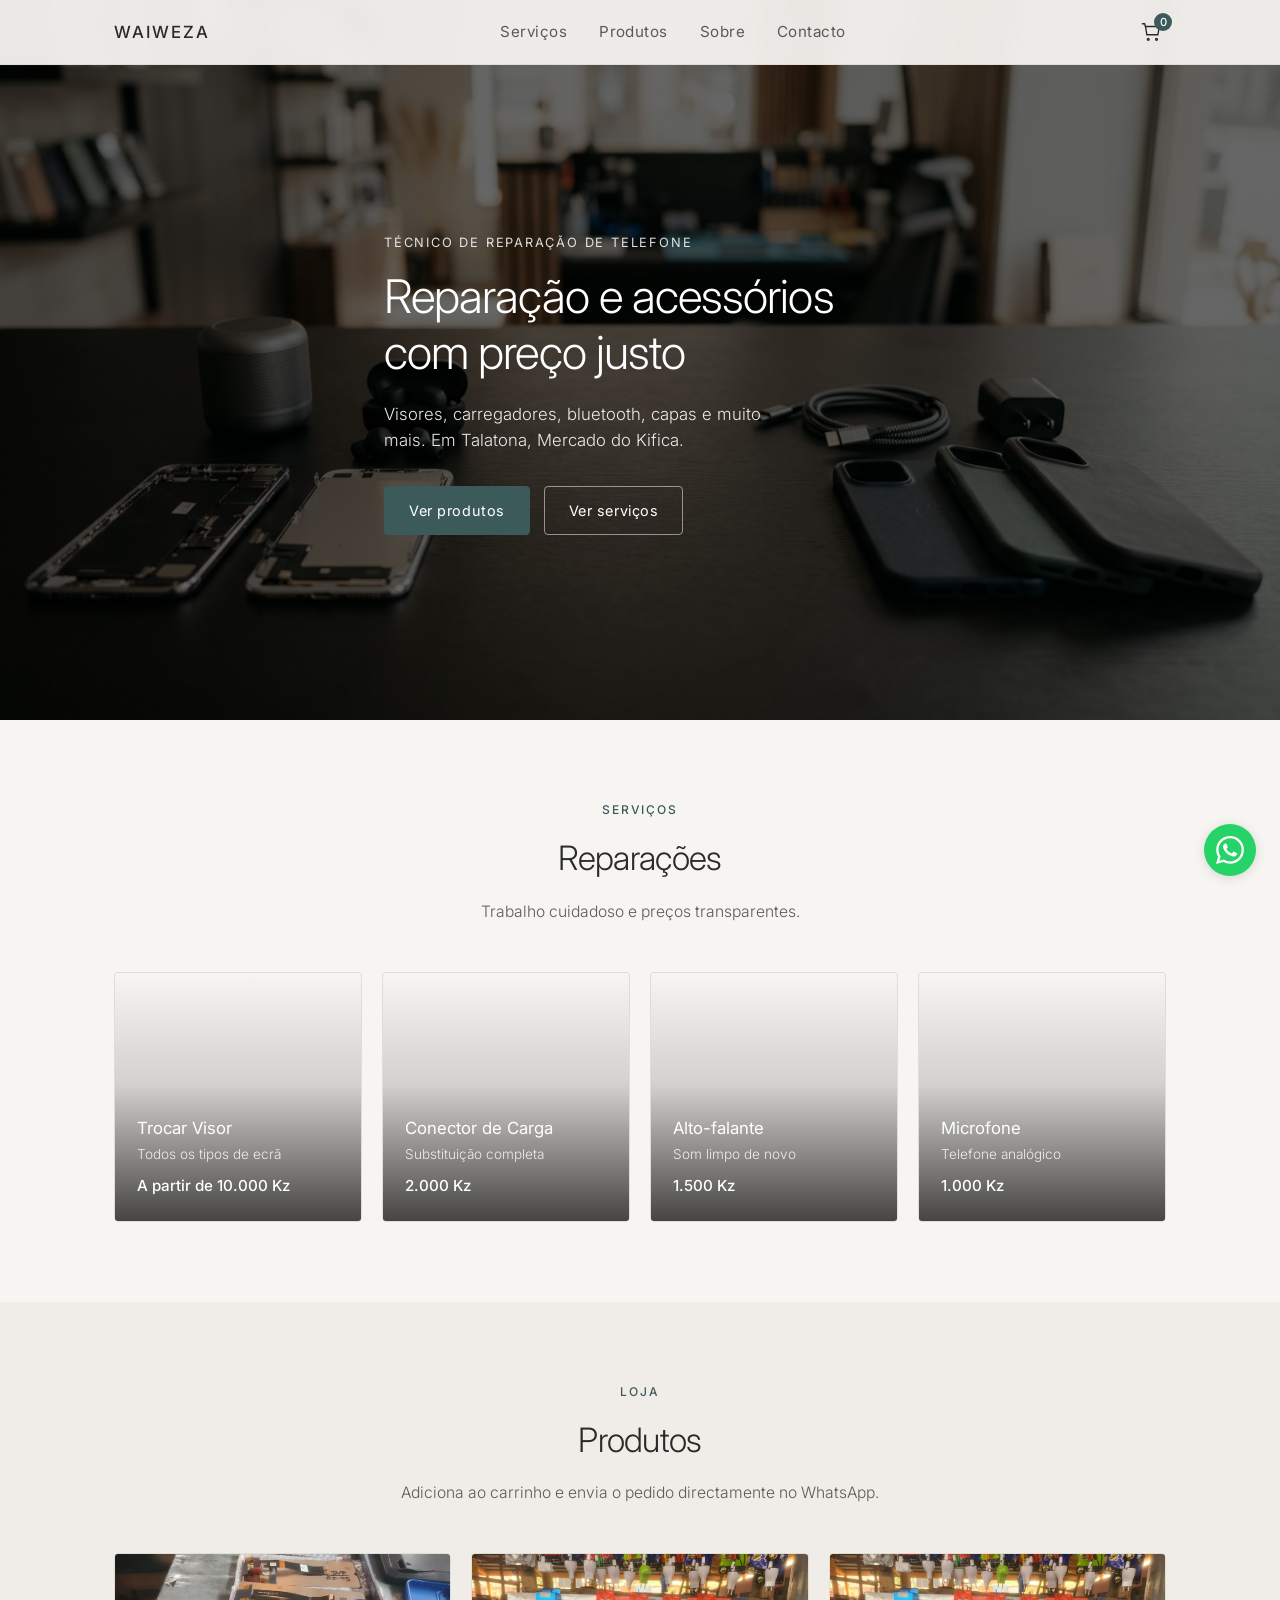
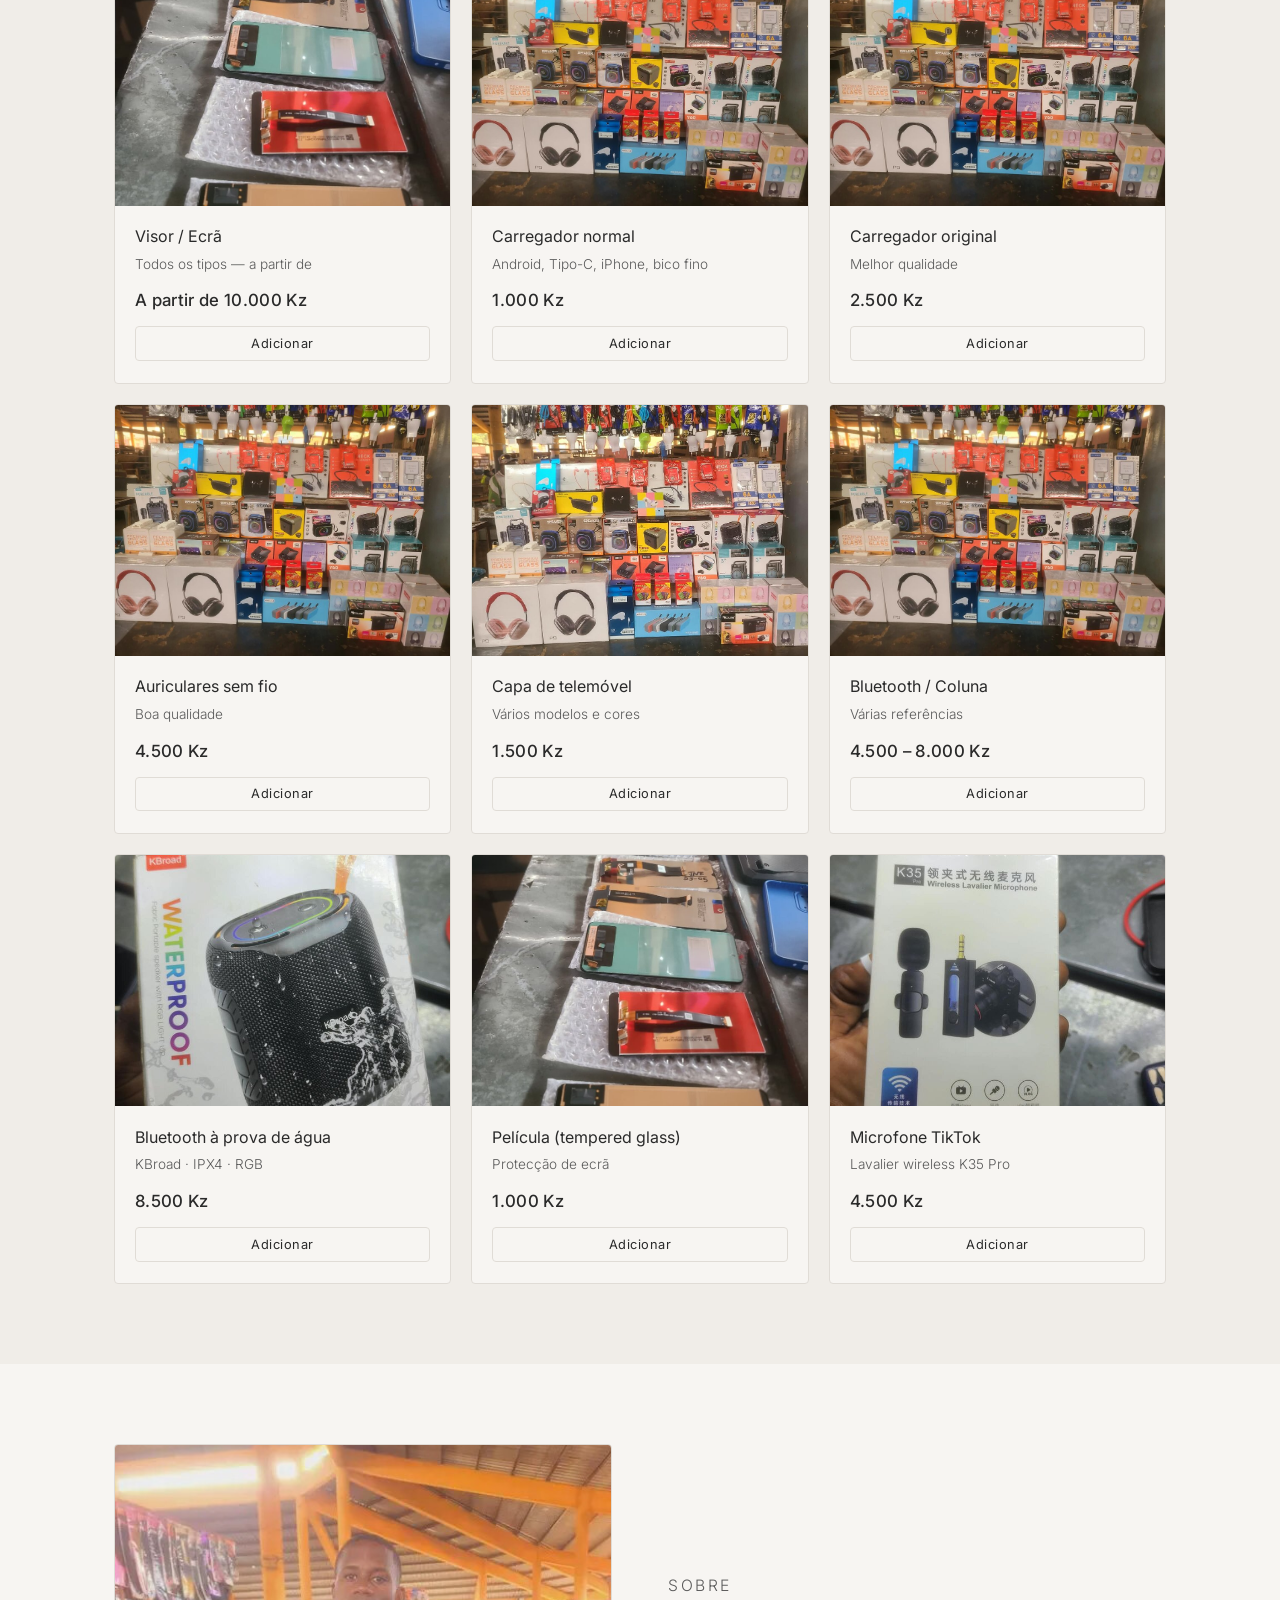
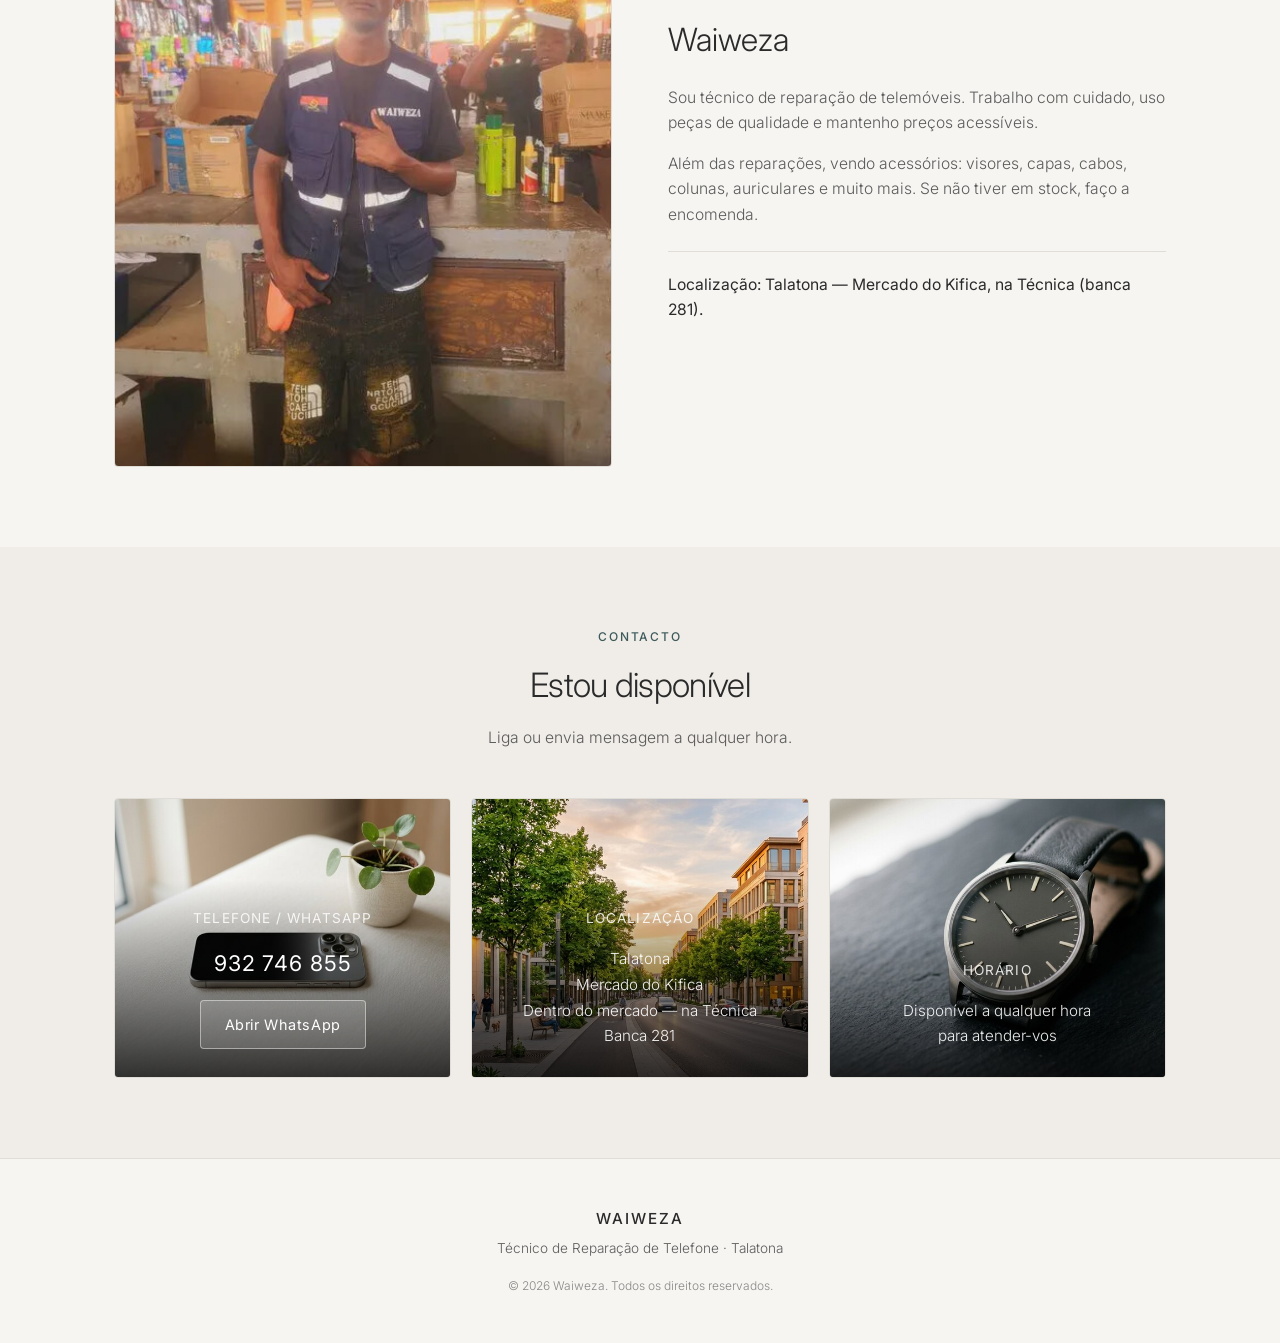
==== commit 009dd5df: "Add files via upload" ====
--- a/waiweza/index.html
+++ b/waiweza/index.html
@@ -85,7 +85,7 @@
 
       <div class="services-grid">
         <article class="service-card">
-          <div class="service-card-bg" style="background-image: url('img/visores.jpg');"></div>
+          <div class="service-card-bg" style="background-image: url('img/servico-visor.jpg');"></div>
           <div class="service-card-content">
             <h3>Trocar Visor</h3>
             <p>Todos os tipos de ecrã</p>
@@ -94,7 +94,7 @@
         </article>
 
         <article class="service-card">
-          <div class="service-card-bg" style="background-image: url('https://images.unsplash.com/photo-1580910051074-3eb694886505?w=800&q=80');"></div>
+          <div class="service-card-bg" style="background-image: url('img/servico-conector.jpg');"></div>
           <div class="service-card-content">
             <h3>Conector de Carga</h3>
             <p>Substituição completa</p>
@@ -103,7 +103,7 @@
         </article>
 
         <article class="service-card">
-          <div class="service-card-bg" style="background-image: url('https://images.unsplash.com/photo-1606220945770-b5b6c2c55bf1?w=800&q=80');"></div>
+          <div class="service-card-bg" style="background-image: url('img/servico-altofalante.jpg');"></div>
           <div class="service-card-content">
             <h3>Alto-falante</h3>
             <p>Som limpo de novo</p>
@@ -112,7 +112,7 @@
         </article>
 
         <article class="service-card">
-          <div class="service-card-bg" style="background-image: url('https://images.unsplash.com/photo-1556656793-08538906a9f8?w=800&q=80');"></div>
+          <div class="service-card-bg" style="background-image: url('img/servico-microfone.jpg');"></div>
           <div class="service-card-content">
             <h3>Microfone</h3>
             <p>Telefone analógico</p>
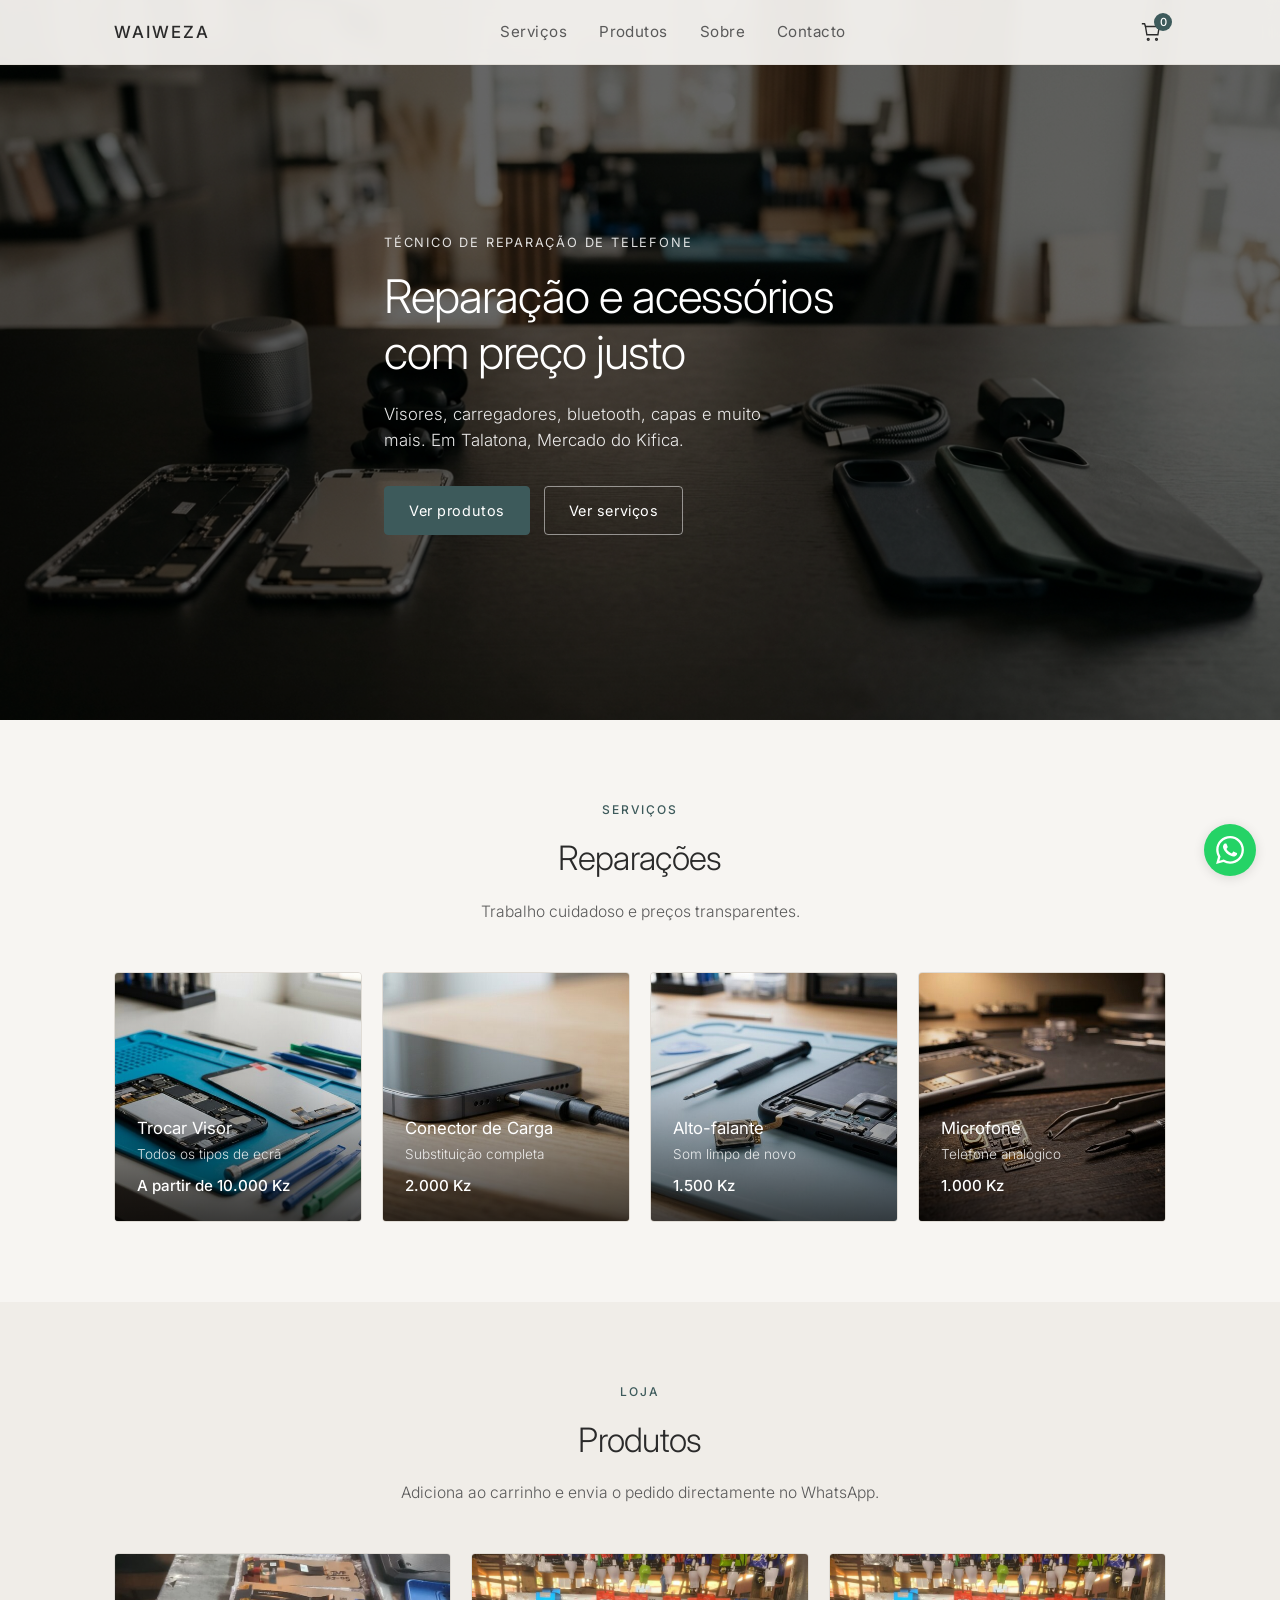
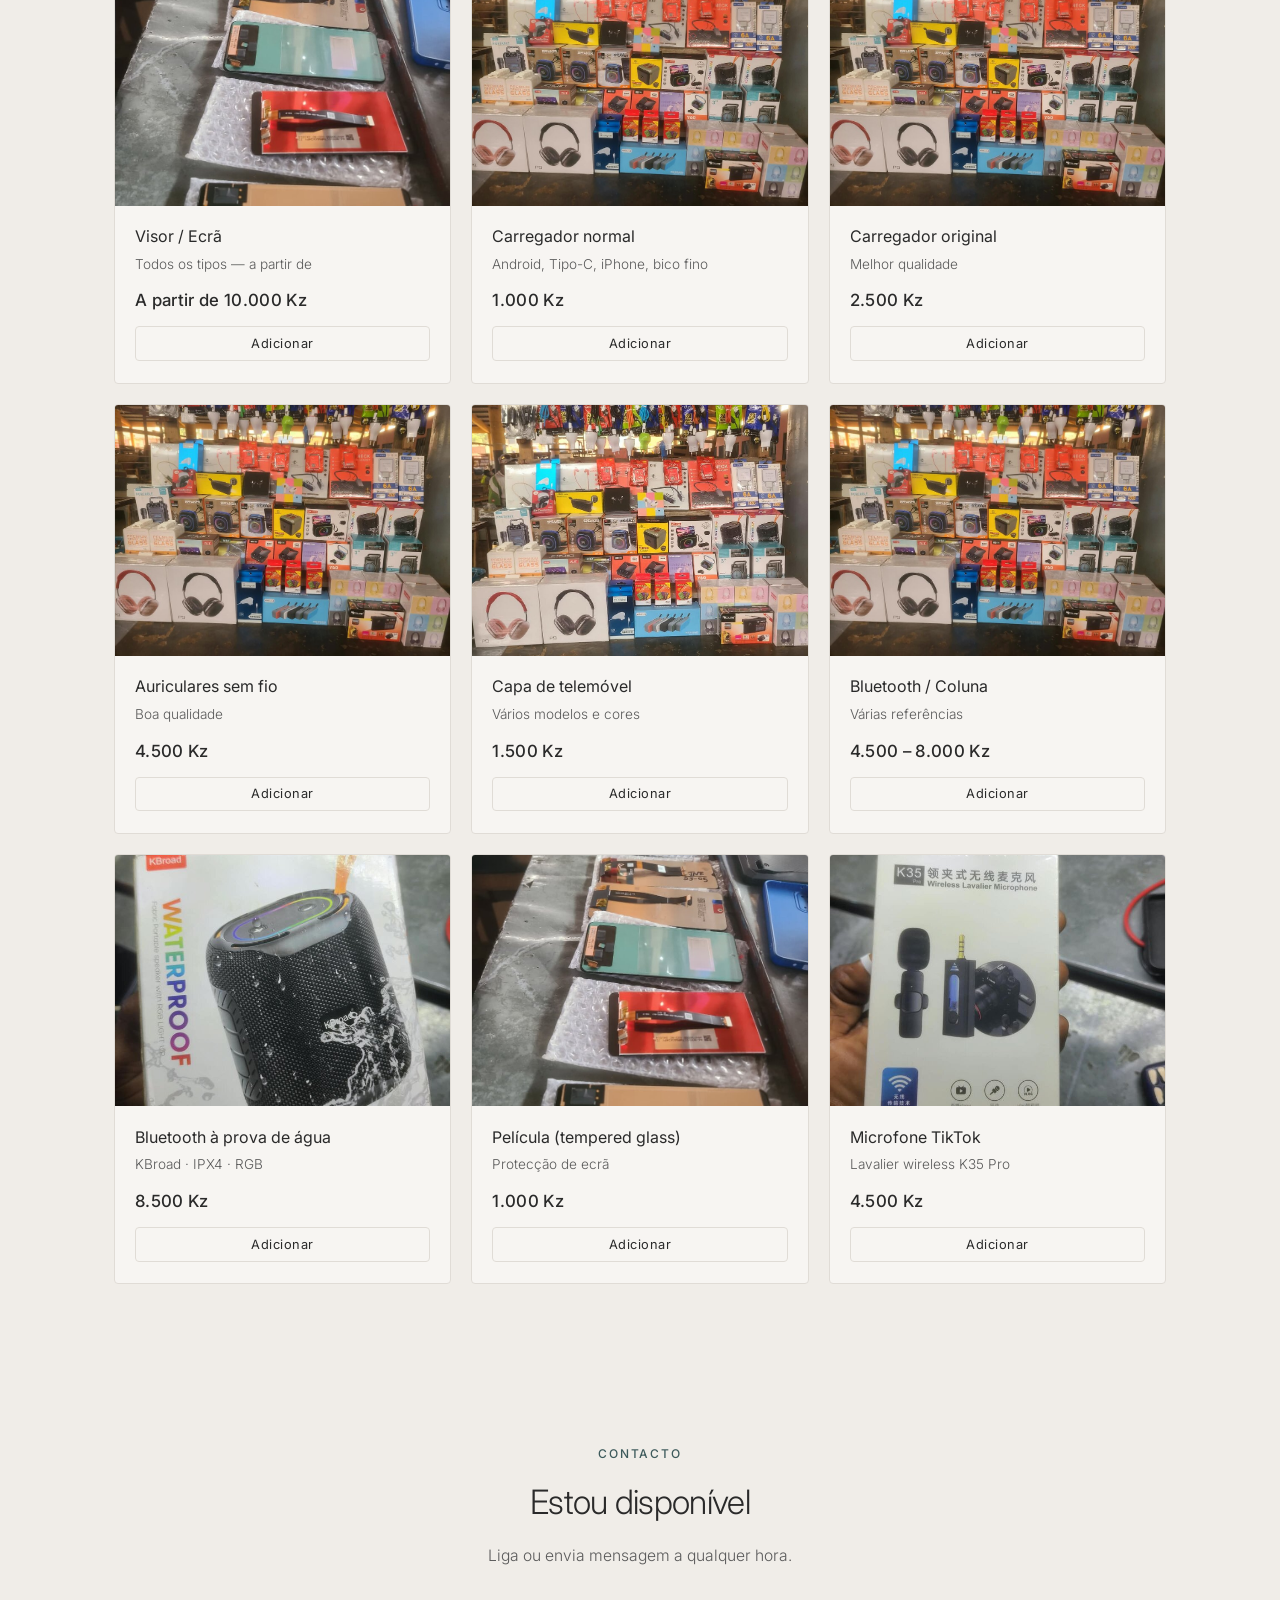
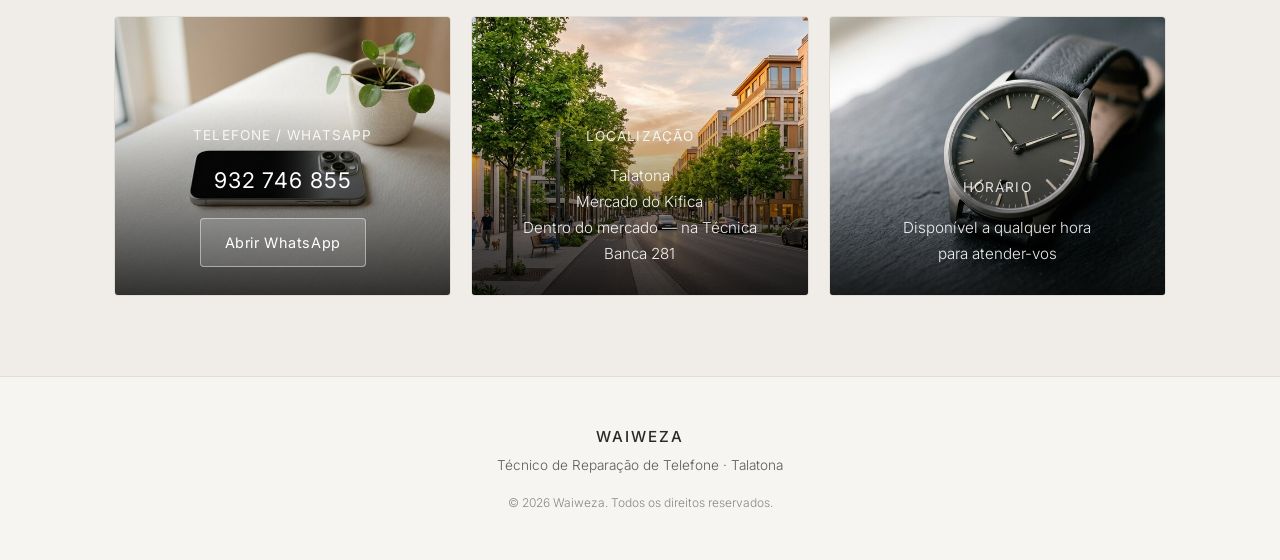
==== commit c0845e1f: "Add files via upload" ====
--- a/waiweza/index.html
+++ b/waiweza/index.html
@@ -15,7 +15,7 @@
   <!-- Header -->
   <header class="header">
     <div class="container header-inner">
-      <a href="#" class="logo">WAIWEZA</a>
+      <a href="index.html" class="logo">WAIWEZA</a>
       <div class="header-right">
         <button class="cart-btn" id="cartBtn" aria-label="Carrinho">
           <svg width="22" height="22" viewBox="0 0 24 24" fill="none" stroke="currentColor" stroke-width="1.5">
@@ -35,7 +35,7 @@
       <nav class="nav" id="nav">
         <a href="#servicos">Serviços</a>
         <a href="#produtos">Produtos</a>
-        <a href="#sobre">Sobre</a>
+        <a href="about.html">Sobre</a>
         <a href="#contacto">Contacto</a>
       </nav>
     </div>
@@ -136,21 +136,6 @@
     </div>
   </section>
 
-  <!-- Sobre -->
-  <section class="section" id="sobre">
-    <div class="container about-grid">
-      <div class="about-image">
-        <div class="about-img" style="background-image: url('owner.jpg');"></div>
-      </div>
-      <div class="about-content">
-        <p class="section-label">Sobre</p>
-        <h2>Waiweza</h2>
-        <p>Sou técnico de reparação de telemóveis. Trabalho com cuidado, uso peças de qualidade e mantenho preços acessíveis.</p>
-        <p>Além das reparações, vendo acessórios: visores, capas, cabos, colunas, auriculares e muito mais. Se não tiver em stock, faço a encomenda.</p>
-        <p class="about-location">Localização: Talatona — Mercado do Kifica, na Técnica (banca 281).</p>
-      </div>
-    </div>
-  </section>
 
   <!-- Contacto -->
   <section class="section section-alt" id="contacto">
--- a/waiweza/styles.css
+++ b/waiweza/styles.css
@@ -835,3 +835,13 @@
     padding: 4rem 0;
   }
 }
+
+/* About page */
+.page-main {
+  padding-top: 64px;
+}
+
+.page-main .section {
+  padding-top: 4rem;
+}
+
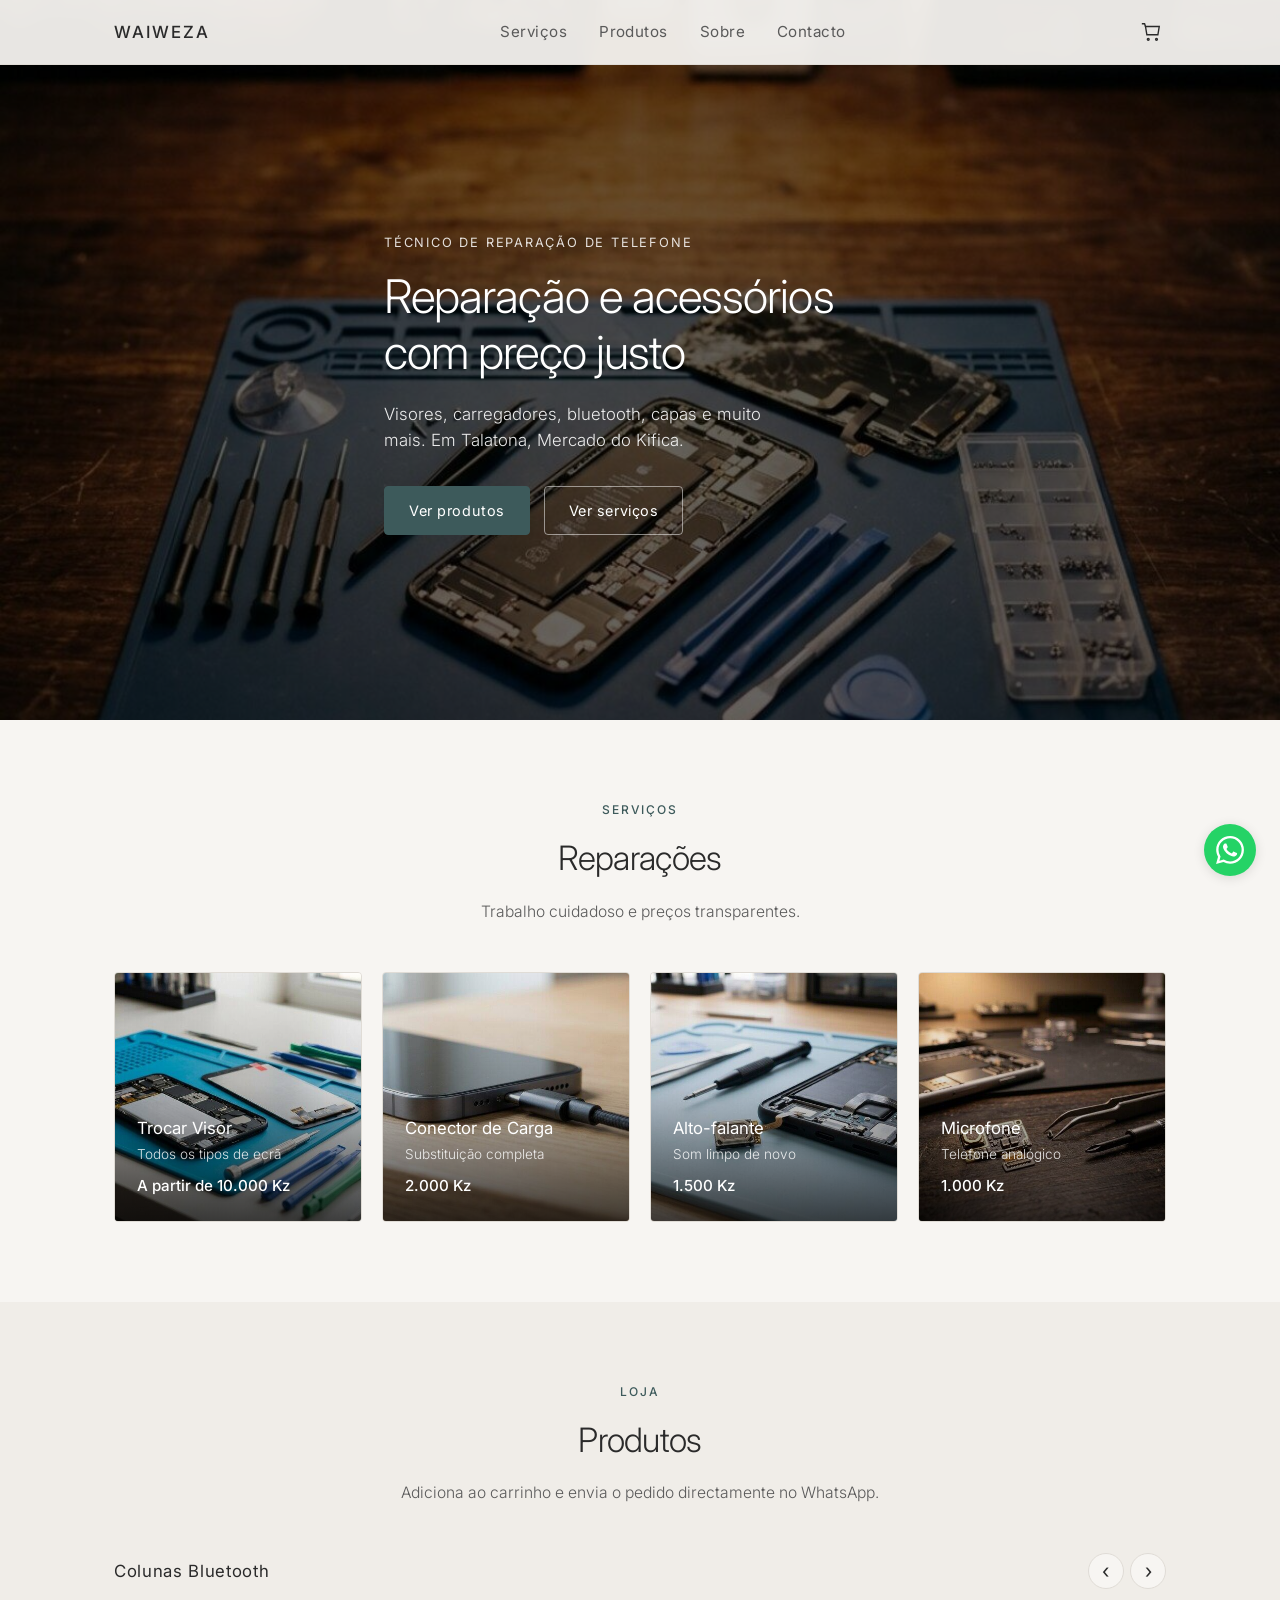
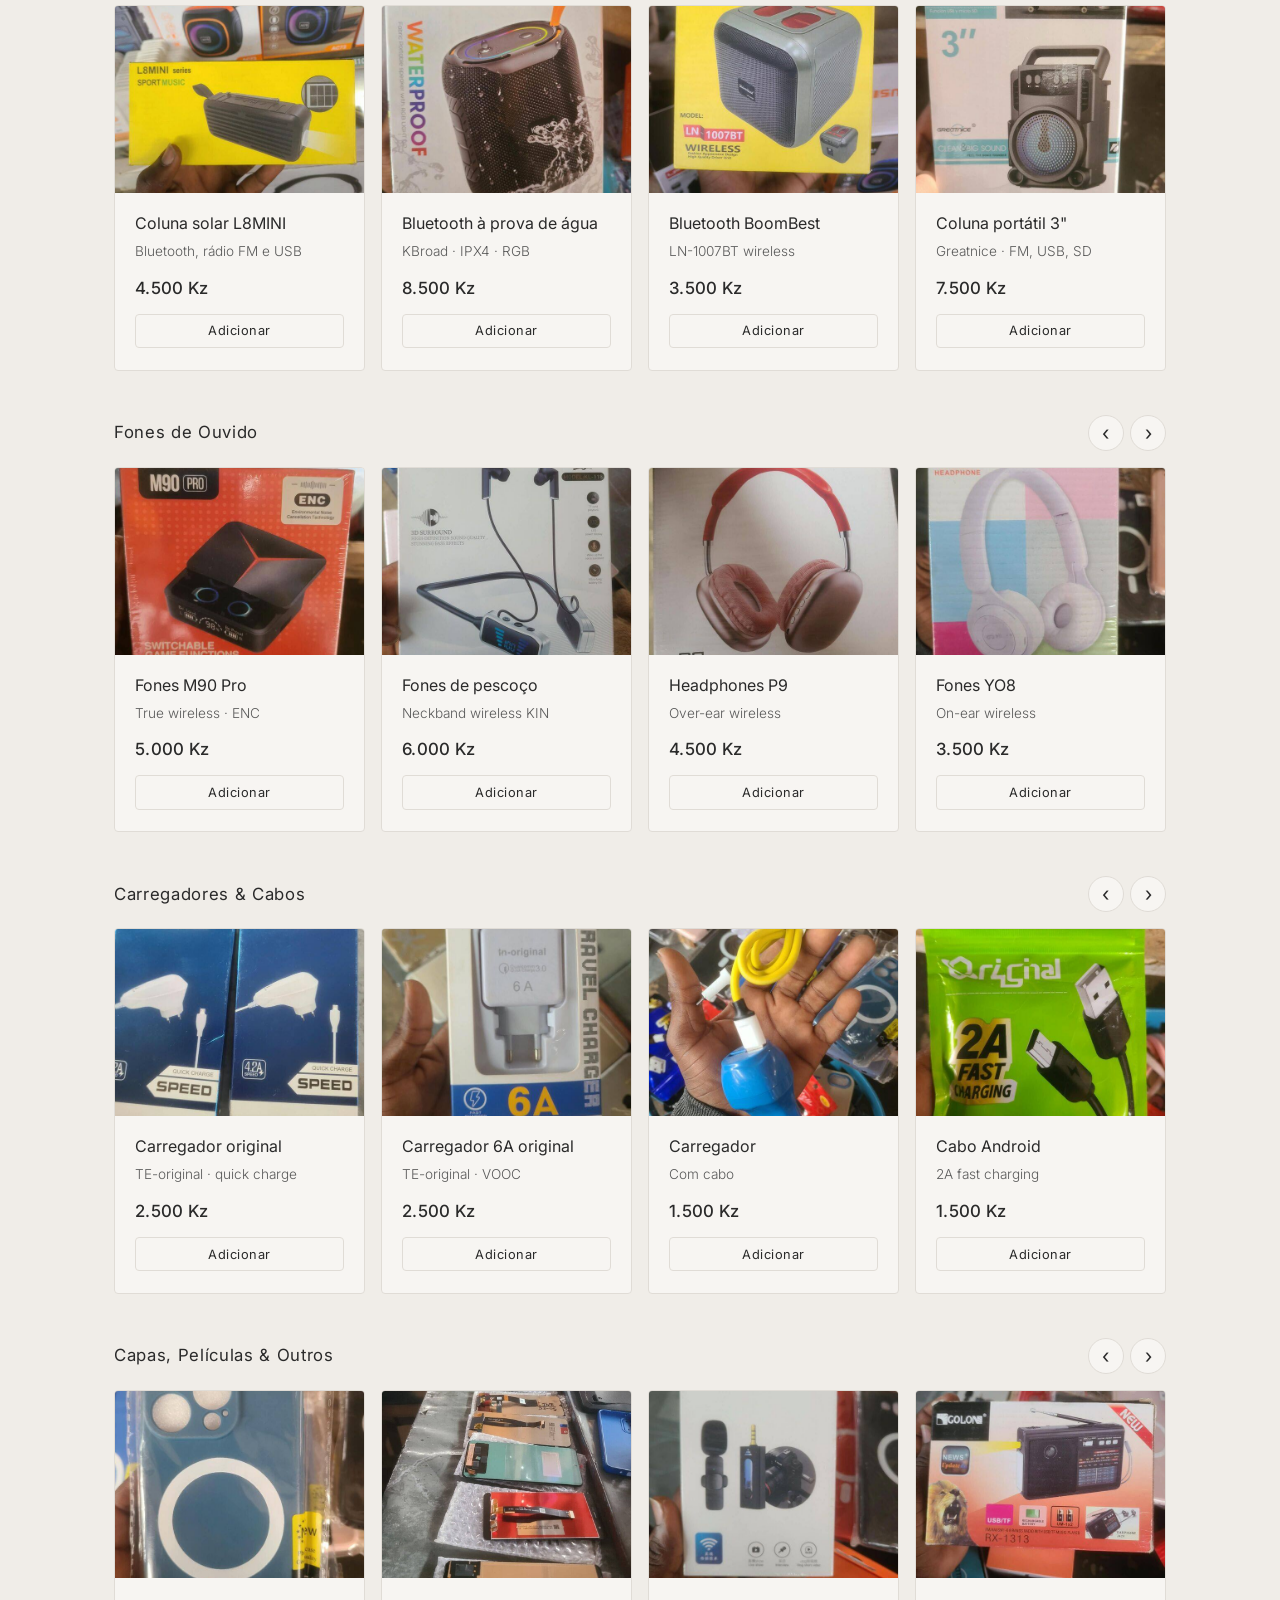
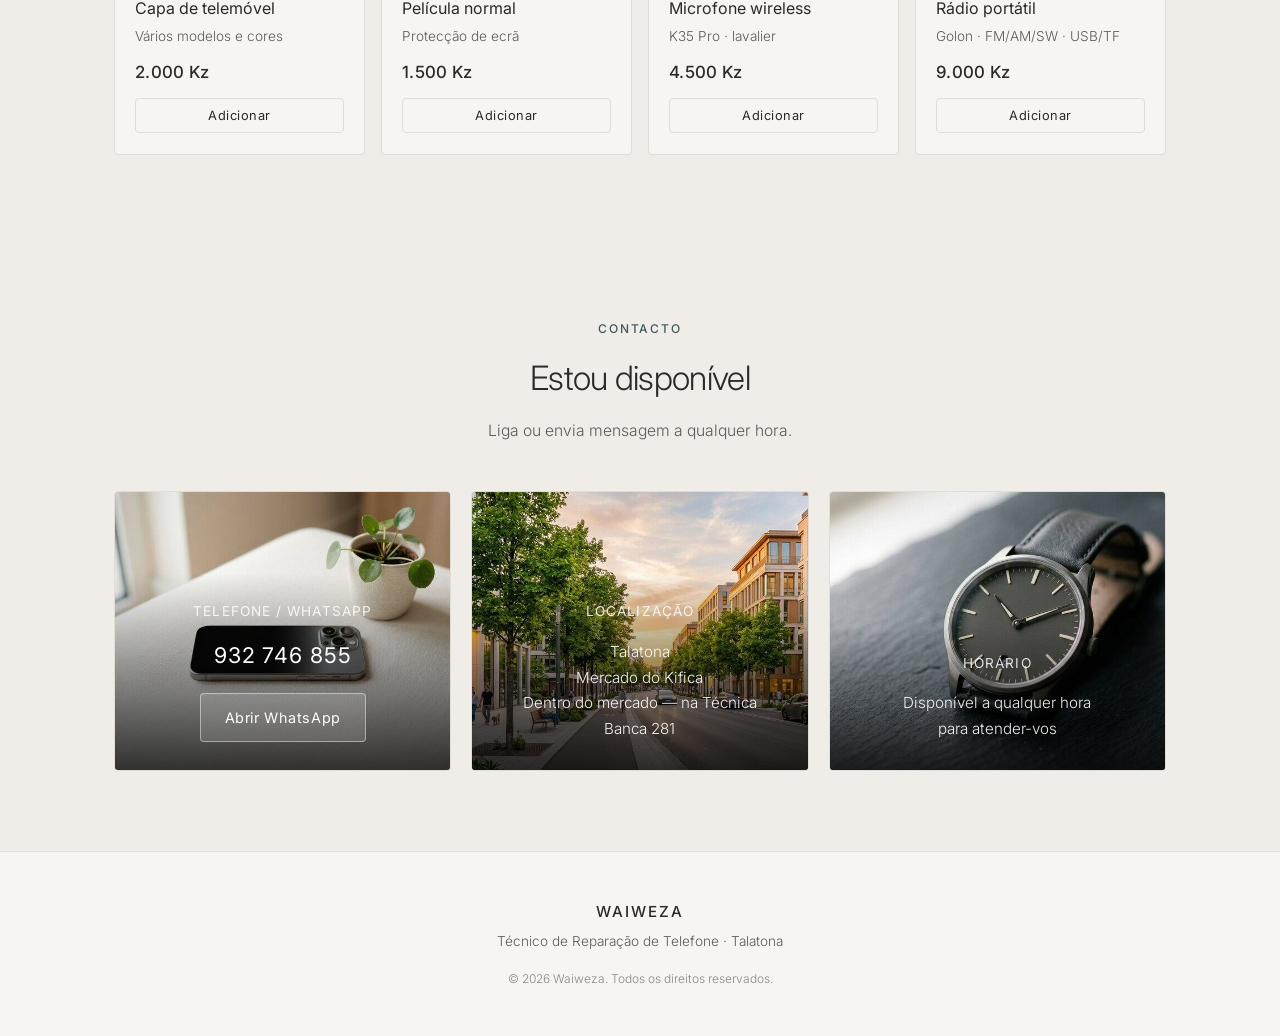
==== commit 8111abdd: "Add files via upload" ====
--- a/waiweza/index.html
+++ b/waiweza/index.html
@@ -85,7 +85,7 @@
 
       <div class="services-grid">
         <article class="service-card">
-          <div class="service-card-bg" style="background-image: url('img/servico-visor.jpg');"></div>
+          <div class="service-card-bg" data-bg="img/servico-visor.jpg"></div>
           <div class="service-card-content">
             <h3>Trocar Visor</h3>
             <p>Todos os tipos de ecrã</p>
@@ -94,7 +94,7 @@
         </article>
 
         <article class="service-card">
-          <div class="service-card-bg" style="background-image: url('img/servico-conector.jpg');"></div>
+          <div class="service-card-bg" data-bg="img/servico-conector.jpg"></div>
           <div class="service-card-content">
             <h3>Conector de Carga</h3>
             <p>Substituição completa</p>
@@ -103,7 +103,7 @@
         </article>
 
         <article class="service-card">
-          <div class="service-card-bg" style="background-image: url('img/servico-altofalante.jpg');"></div>
+          <div class="service-card-bg" data-bg="img/servico-altofalante.jpg"></div>
           <div class="service-card-content">
             <h3>Alto-falante</h3>
             <p>Som limpo de novo</p>
@@ -112,7 +112,7 @@
         </article>
 
         <article class="service-card">
-          <div class="service-card-bg" style="background-image: url('img/servico-microfone.jpg');"></div>
+          <div class="service-card-bg" data-bg="img/servico-microfone.jpg"></div>
           <div class="service-card-content">
             <h3>Microfone</h3>
             <p>Telefone analógico</p>
@@ -148,7 +148,7 @@
 
       <div class="contact-grid">
         <div class="contact-card contact-card-img">
-          <div class="contact-card-bg" style="background-image: url('img/contacto-telefone.jpg');"></div>
+          <div class="contact-card-bg" data-bg="img/contacto-telefone.jpg"></div>
           <div class="contact-card-content">
             <h3>Telefone / WhatsApp</h3>
             <a href="tel:+244932746855" class="contact-link">932 746 855</a>
@@ -156,14 +156,14 @@
           </div>
         </div>
         <div class="contact-card contact-card-img">
-          <div class="contact-card-bg" style="background-image: url('img/contacto-localizacao.jpg');"></div>
+          <div class="contact-card-bg" data-bg="img/contacto-localizacao.jpg"></div>
           <div class="contact-card-content">
             <h3>Localização</h3>
             <p>Talatona<br>Mercado do Kifica<br>Dentro do mercado — na Técnica<br>Banca 281</p>
           </div>
         </div>
         <div class="contact-card contact-card-img">
-          <div class="contact-card-bg" style="background-image: url('img/contacto-horario.jpg');"></div>
+          <div class="contact-card-bg" data-bg="img/contacto-horario.jpg"></div>
           <div class="contact-card-content">
             <h3>Horário</h3>
             <p>Disponível a qualquer hora<br>para atender-vos</p>
--- a/waiweza/styles.css
+++ b/waiweza/styles.css
@@ -571,9 +571,15 @@
 .product-img {
   width: 100%;
   aspect-ratio: 4/3;
-  background-size: cover;
-  background-position: center;
   background-color: #e8e4de;
+  overflow: hidden;
+}
+
+.product-img img {
+  width: 100%;
+  height: 100%;
+  object-fit: cover;
+  display: block;
 }
 
 .product-body {
@@ -620,10 +626,17 @@
 .about-img {
   width: 100%;
   aspect-ratio: 4/5;
-  background-size: cover;
-  background-position: center;
+  background-color: #e8e4de;
   border: 1px solid var(--border);
   border-radius: var(--radius);
+  overflow: hidden;
+}
+
+.about-img img {
+  width: 100%;
+  height: 100%;
+  object-fit: cover;
+  display: block;
 }
 
 .about-content .section-label {
@@ -807,7 +820,7 @@
   }
 
   .hero-bg {
-    background-position: center 35%;
+    background-position: center center;
     background-size: cover;
   }
 
@@ -828,7 +841,7 @@
   }
 
   .hero-bg {
-    background-position: center 30%;
+    background-position: center center;
   }
 
   .section {
@@ -845,3 +858,96 @@
   padding-top: 4rem;
 }
 
+
+
+/* ===== Product carousels ===== */
+.products-carousels {
+  display: flex;
+  flex-direction: column;
+  gap: 2.5rem;
+}
+
+.product-row-header {
+  display: flex;
+  align-items: center;
+  justify-content: space-between;
+  margin-bottom: 1rem;
+  gap: 1rem;
+}
+
+.product-row-title {
+  font-size: 1.05rem;
+  font-weight: 400;
+  letter-spacing: 0.04em;
+  color: var(--text);
+}
+
+.product-row-nav {
+  display: flex;
+  gap: 0.4rem;
+}
+
+.carousel-btn {
+  width: 36px;
+  height: 36px;
+  border: 1px solid var(--border);
+  border-radius: 50%;
+  background: var(--bg);
+  color: var(--text);
+  font-size: 1.25rem;
+  line-height: 1;
+  cursor: pointer;
+  display: flex;
+  align-items: center;
+  justify-content: center;
+  transition: background 0.2s, border-color 0.2s;
+}
+
+.carousel-btn:hover {
+  background: var(--text);
+  color: var(--bg);
+  border-color: var(--text);
+}
+
+.carousel-track {
+  display: flex;
+  gap: 1rem;
+  overflow-x: auto;
+  scroll-snap-type: x mandatory;
+  -webkit-overflow-scrolling: touch;
+  scrollbar-width: none;
+  padding-bottom: 0.25rem;
+}
+
+.carousel-track::-webkit-scrollbar {
+  display: none;
+}
+
+.carousel-track .product-card {
+  flex: 0 0 calc(50% - 0.5rem);
+  scroll-snap-align: start;
+  min-width: 0;
+}
+
+@media (min-width: 640px) {
+  .carousel-track .product-card {
+    flex: 0 0 calc(33.333% - 0.67rem);
+  }
+}
+
+@media (min-width: 900px) {
+  .carousel-track .product-card {
+    flex: 0 0 calc(25% - 0.75rem);
+  }
+}
+
+@media (max-width: 480px) {
+  .product-row-title {
+    font-size: 0.95rem;
+  }
+
+  .carousel-btn {
+    width: 32px;
+    height: 32px;
+  }
+}
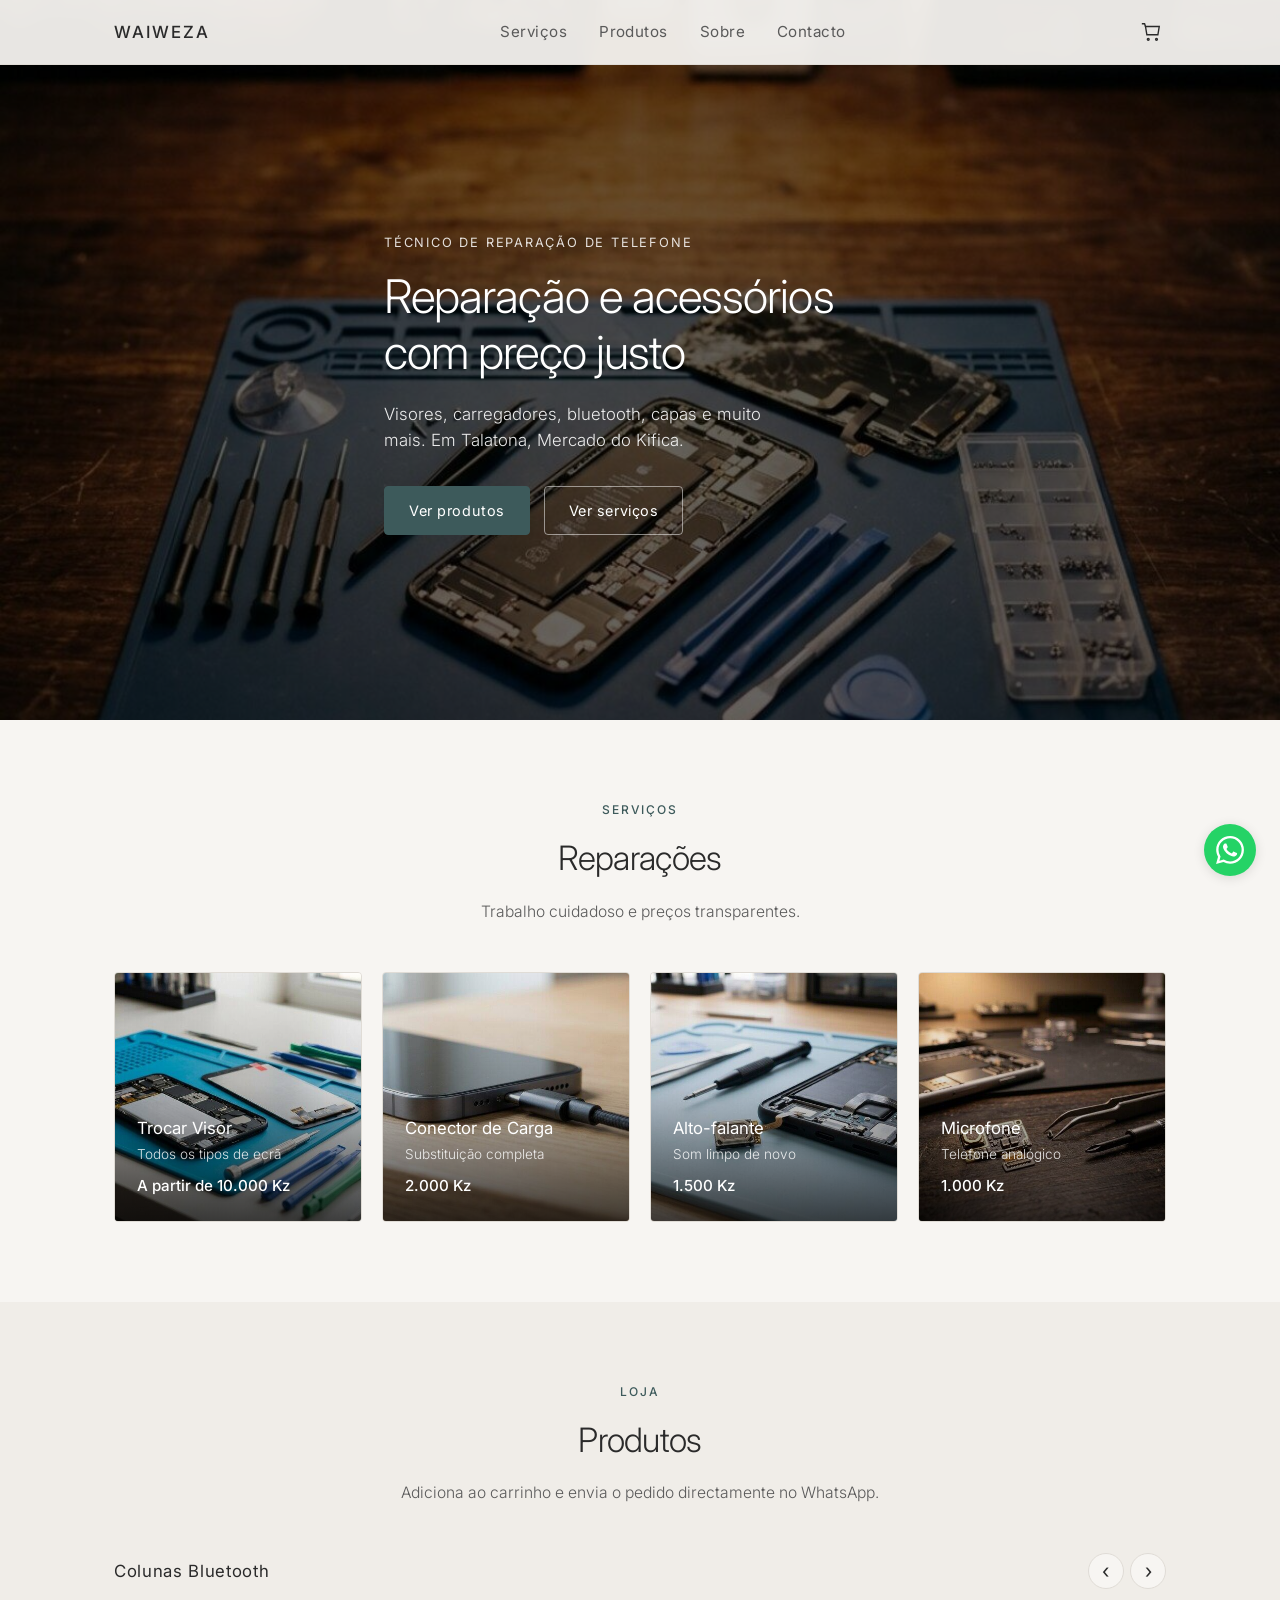
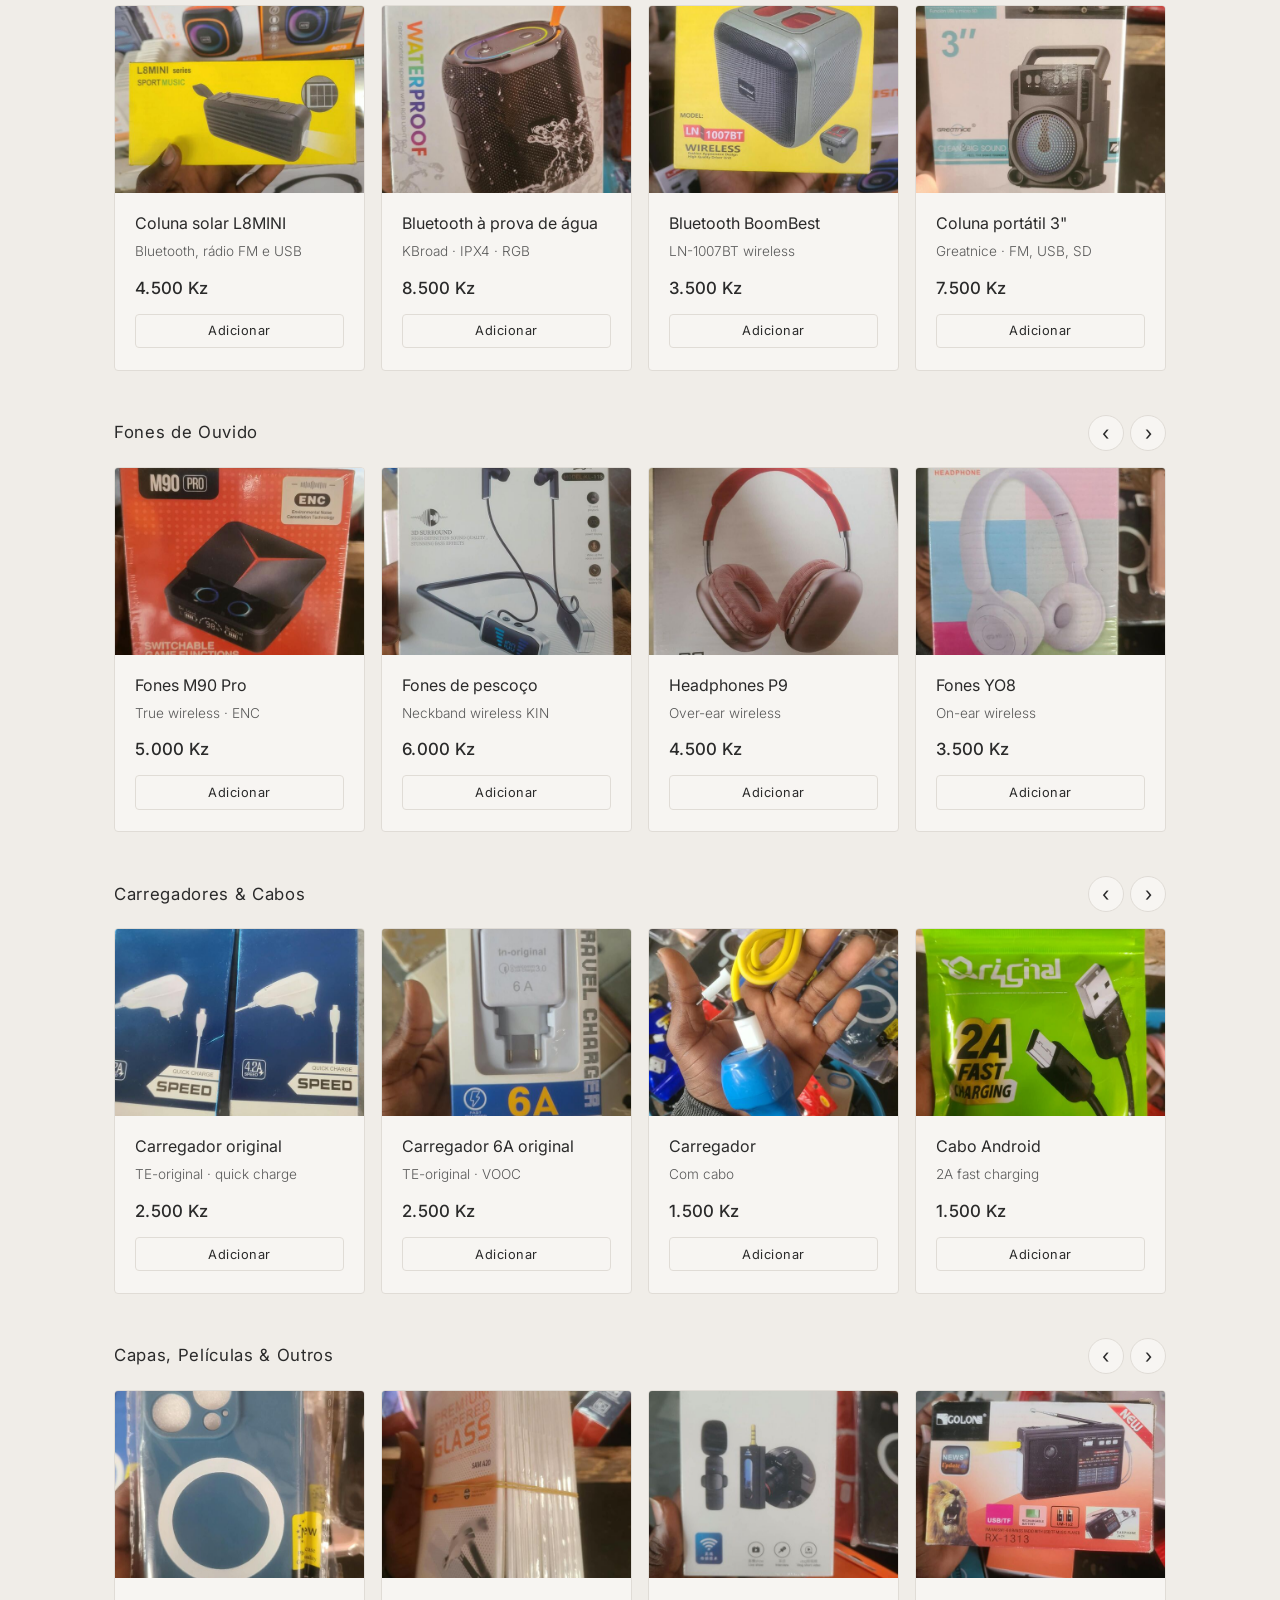
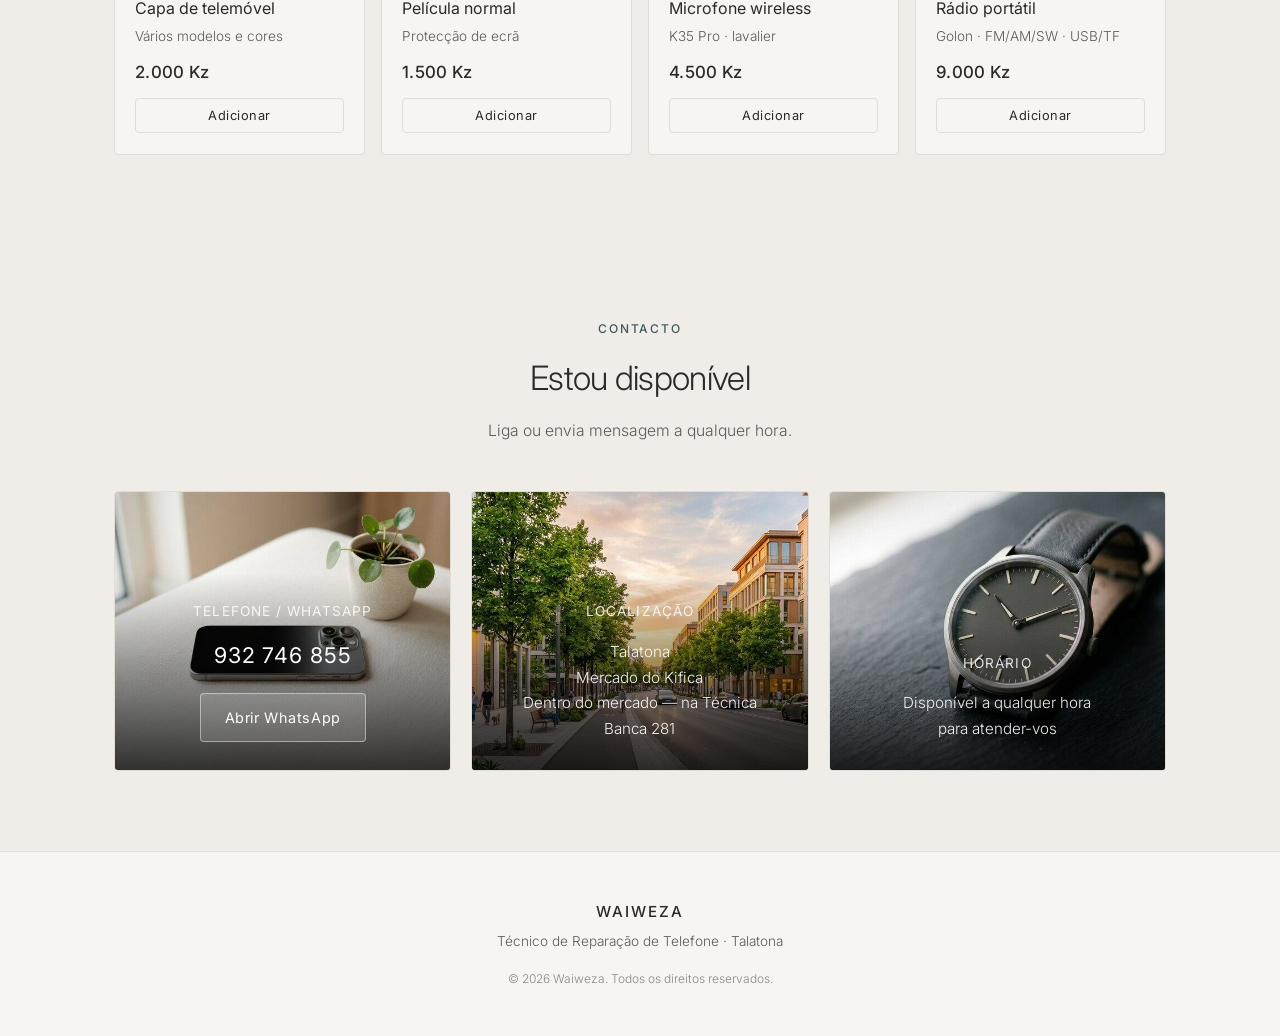
==== commit 5d493843: "Add files via upload" ====
--- a/waiweza/index.html
+++ b/waiweza/index.html
@@ -57,6 +57,7 @@
         <strong id="cartTotal">0 Kz</strong>
       </div>
       <button class="btn btn-primary btn-full" id="checkoutBtn">Enviar pedido no WhatsApp</button>
+      <button class="btn btn-clear btn-full" id="clearCartBtn" type="button">Limpar carrinho</button>
     </div>
   </aside>
 
--- a/waiweza/styles.css
+++ b/waiweza/styles.css
@@ -951,3 +951,112 @@
     height: 32px;
   }
 }
+
+.btn-clear {
+  margin-top: 0.6rem;
+  background: transparent;
+  color: var(--text-soft);
+  border: 1px solid var(--border);
+  font-size: 0.85rem;
+}
+
+.btn-clear:hover {
+  color: var(--text);
+  border-color: var(--text-soft);
+}
+
+/* ===== Repair booking form ===== */
+.repair-form-wrap {
+  margin-top: 3.5rem;
+  max-width: 720px;
+  margin-left: auto;
+  margin-right: auto;
+  border: 1px solid var(--border);
+  border-radius: var(--radius);
+  background: var(--bg);
+  padding: 2rem 1.5rem;
+}
+
+.repair-form-header {
+  text-align: center;
+  margin-bottom: 1.75rem;
+}
+
+.repair-form-header h3 {
+  font-weight: 400;
+  font-size: 1.25rem;
+  letter-spacing: -0.01em;
+  margin-bottom: 0.4rem;
+}
+
+.repair-form-header p {
+  font-weight: 300;
+  font-size: 0.95rem;
+  color: var(--text-soft);
+}
+
+.repair-form-grid {
+  display: grid;
+  grid-template-columns: 1fr;
+  gap: 1rem;
+  margin-bottom: 1.5rem;
+}
+
+@media (min-width: 640px) {
+  .repair-form-grid {
+    grid-template-columns: 1fr 1fr;
+  }
+
+  .form-field-full {
+    grid-column: 1 / -1;
+  }
+}
+
+.form-field {
+  display: flex;
+  flex-direction: column;
+  gap: 0.4rem;
+}
+
+.form-field span {
+  font-size: 0.8rem;
+  letter-spacing: 0.04em;
+  color: var(--text-soft);
+}
+
+.form-field input,
+.form-field select,
+.form-field textarea {
+  font-family: var(--font);
+  font-size: 0.95rem;
+  font-weight: 300;
+  color: var(--text);
+  background: var(--bg);
+  border: 1px solid var(--border);
+  border-radius: var(--radius);
+  padding: 0.75rem 0.9rem;
+  outline: none;
+  transition: border-color 0.2s;
+  width: 100%;
+}
+
+.form-field input:focus,
+.form-field select:focus,
+.form-field textarea:focus {
+  border-color: var(--accent);
+}
+
+.form-field textarea {
+  resize: vertical;
+  min-height: 90px;
+}
+
+.repair-form .btn-primary {
+  width: 100%;
+}
+
+@media (min-width: 640px) {
+  .repair-form-wrap {
+    padding: 2.25rem 2rem;
+  }
+}
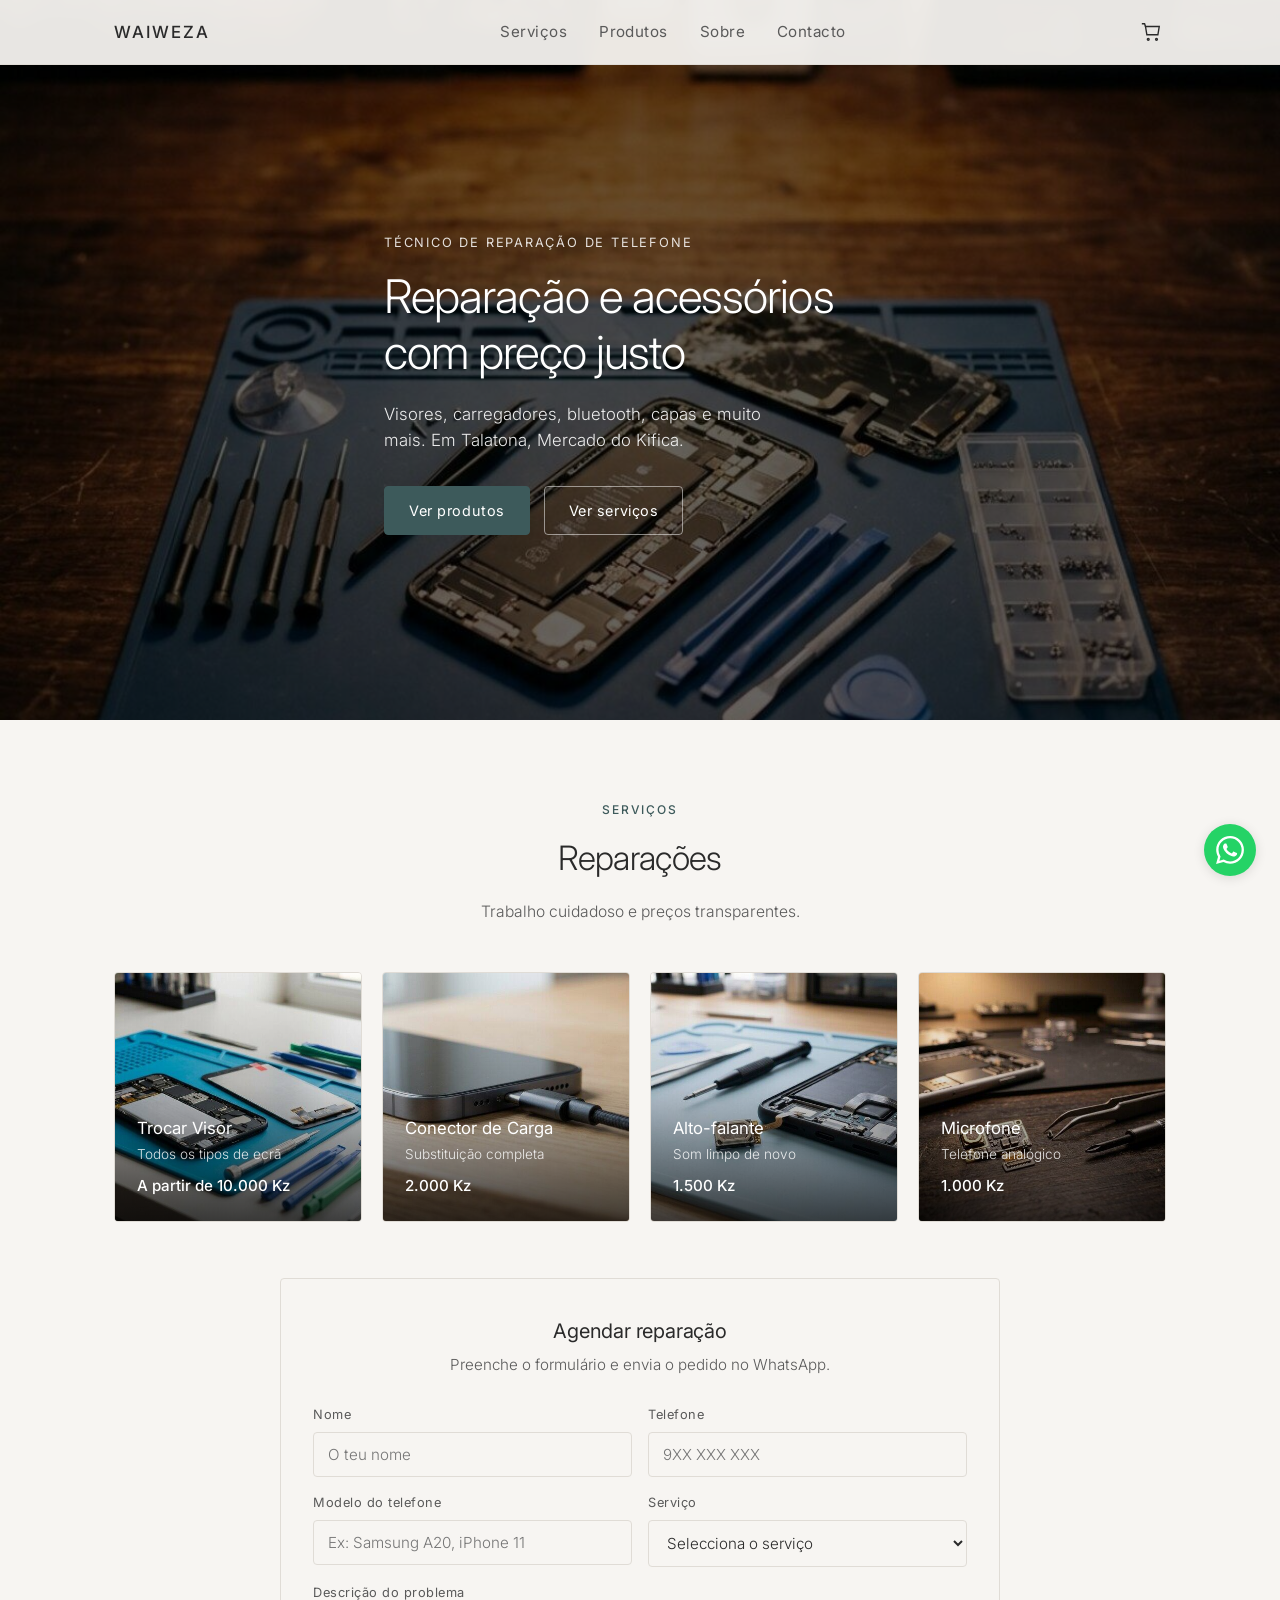
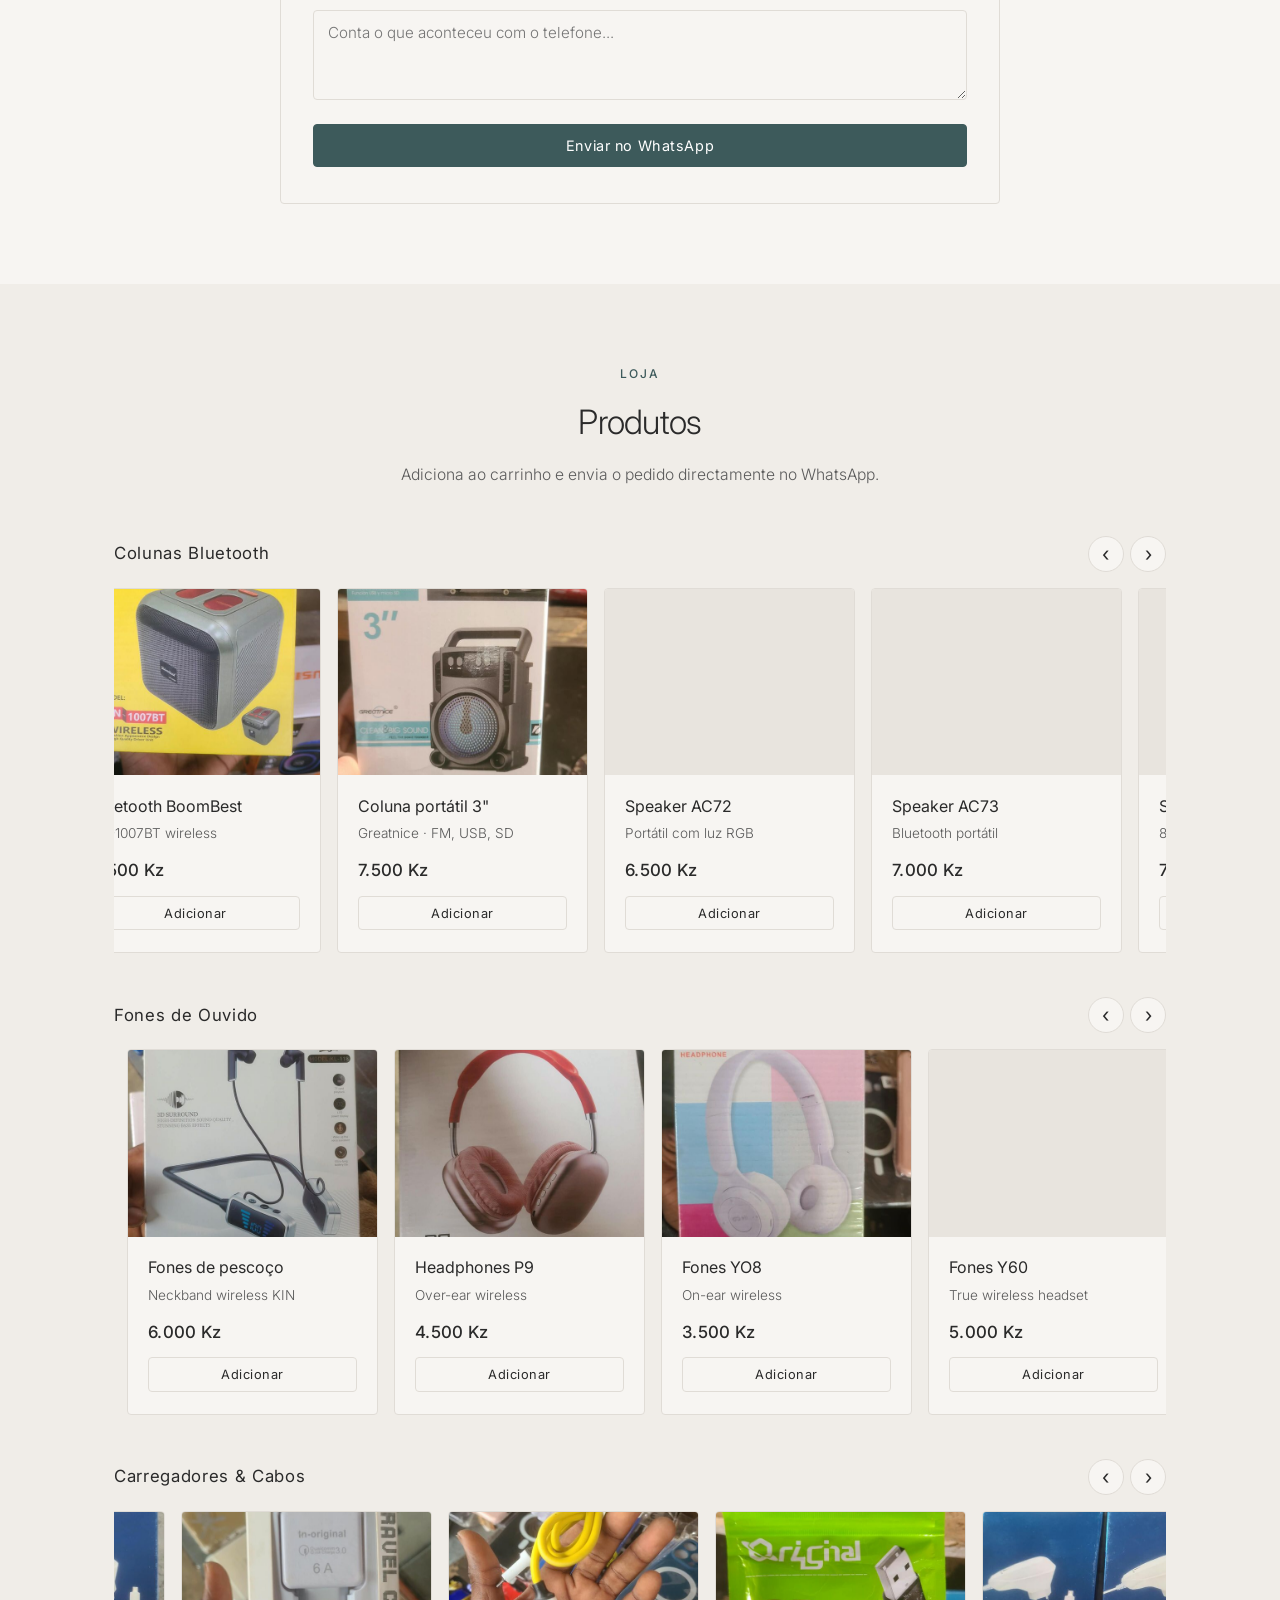
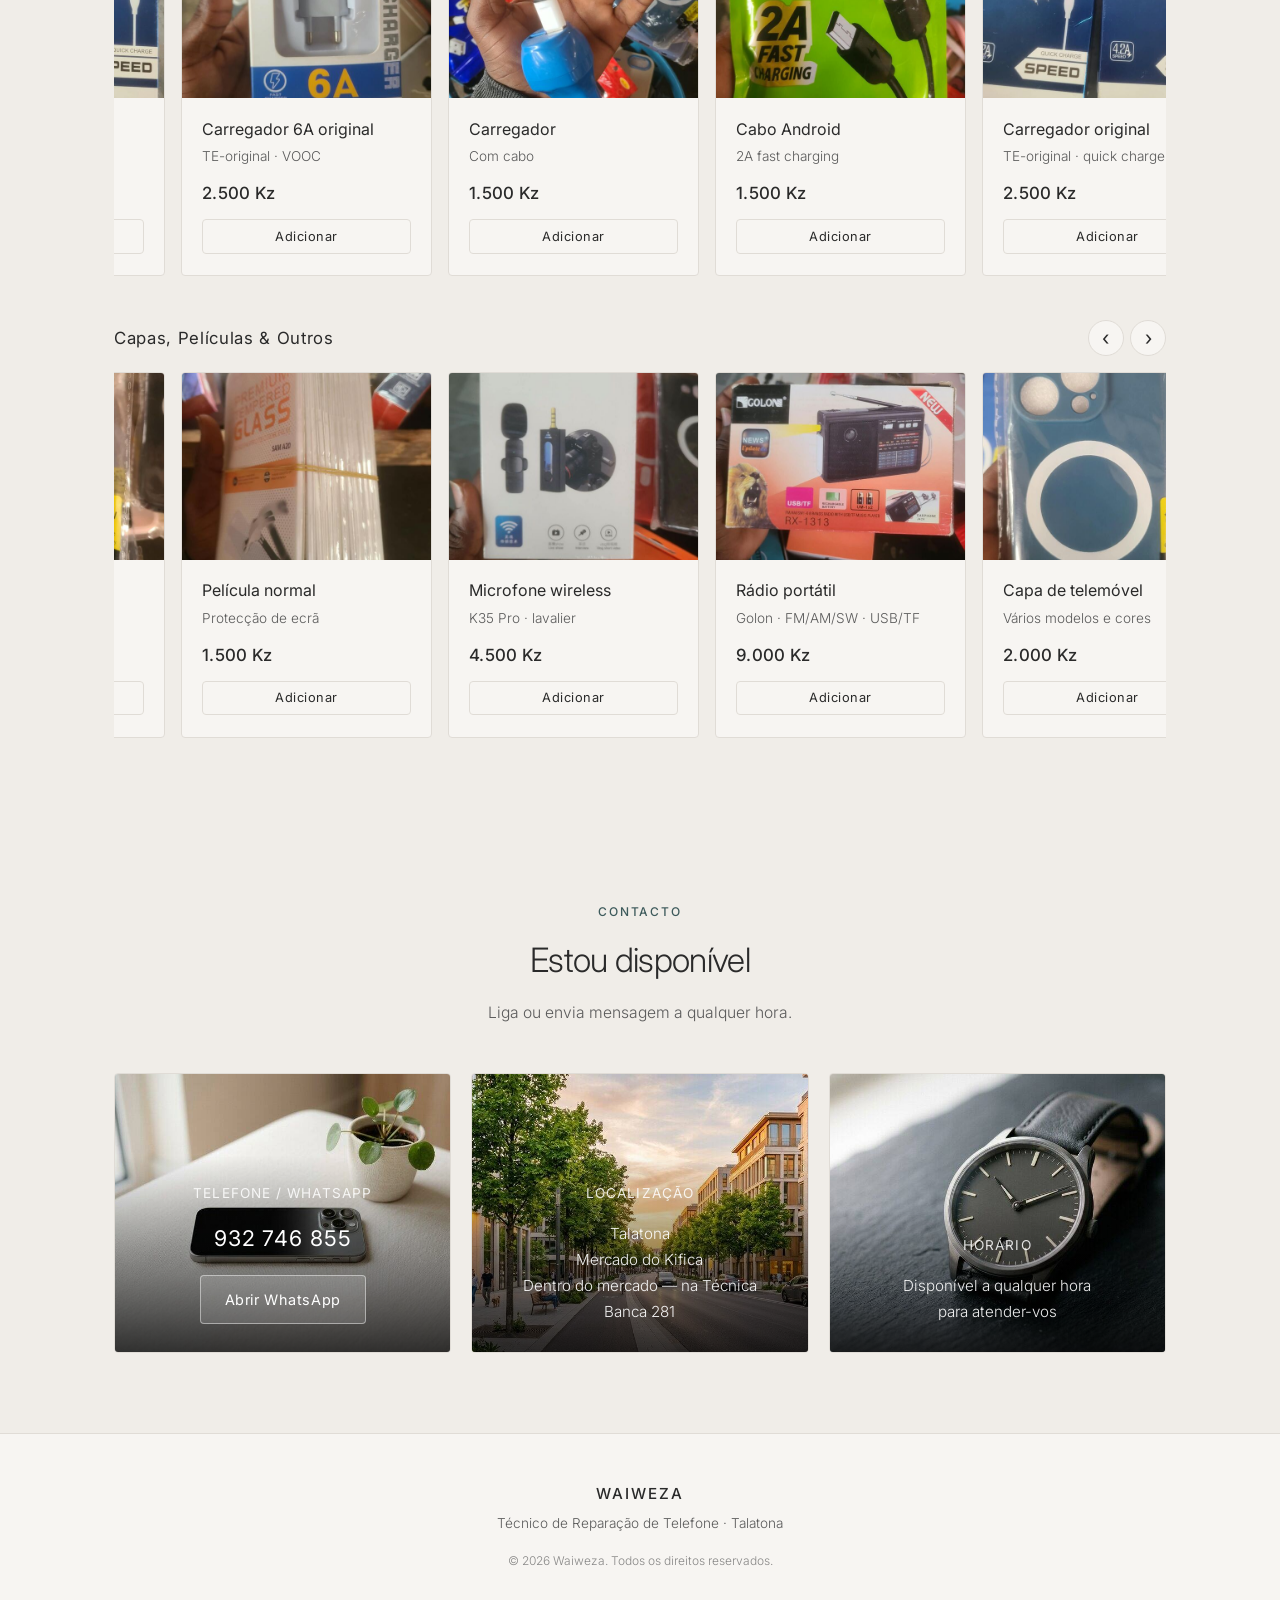
==== commit 4b65752b: "Add files via upload" ====
--- a/waiweza/index.html
+++ b/waiweza/index.html
@@ -121,6 +121,45 @@
           </div>
         </article>
       </div>
+
+      <div class="repair-form-wrap">
+        <div class="repair-form-header">
+          <h3>Agendar reparação</h3>
+          <p>Preenche o formulário e envia o pedido no WhatsApp.</p>
+        </div>
+        <form class="repair-form" id="repairForm">
+          <div class="repair-form-grid">
+            <label class="form-field">
+              <span>Nome</span>
+              <input type="text" name="nome" required placeholder="O teu nome" autocomplete="name">
+            </label>
+            <label class="form-field">
+              <span>Telefone</span>
+              <input type="tel" name="telefone" required placeholder="9XX XXX XXX" autocomplete="tel">
+            </label>
+            <label class="form-field">
+              <span>Modelo do telefone</span>
+              <input type="text" name="modelo" required placeholder="Ex: Samsung A20, iPhone 11">
+            </label>
+            <label class="form-field">
+              <span>Serviço</span>
+              <select name="servico" required>
+                <option value="">Selecciona o serviço</option>
+                <option value="Trocar Visor">Trocar Visor</option>
+                <option value="Conector de Carga">Conector de Carga</option>
+                <option value="Alto-falante">Alto-falante</option>
+                <option value="Microfone">Microfone</option>
+                <option value="Outro">Outro</option>
+              </select>
+            </label>
+            <label class="form-field form-field-full">
+              <span>Descrição do problema</span>
+              <textarea name="descricao" rows="3" placeholder="Conta o que aconteceu com o telefone..."></textarea>
+            </label>
+          </div>
+          <button type="submit" class="btn btn-primary">Enviar no WhatsApp</button>
+        </form>
+      </div>
     </div>
   </section>
 
